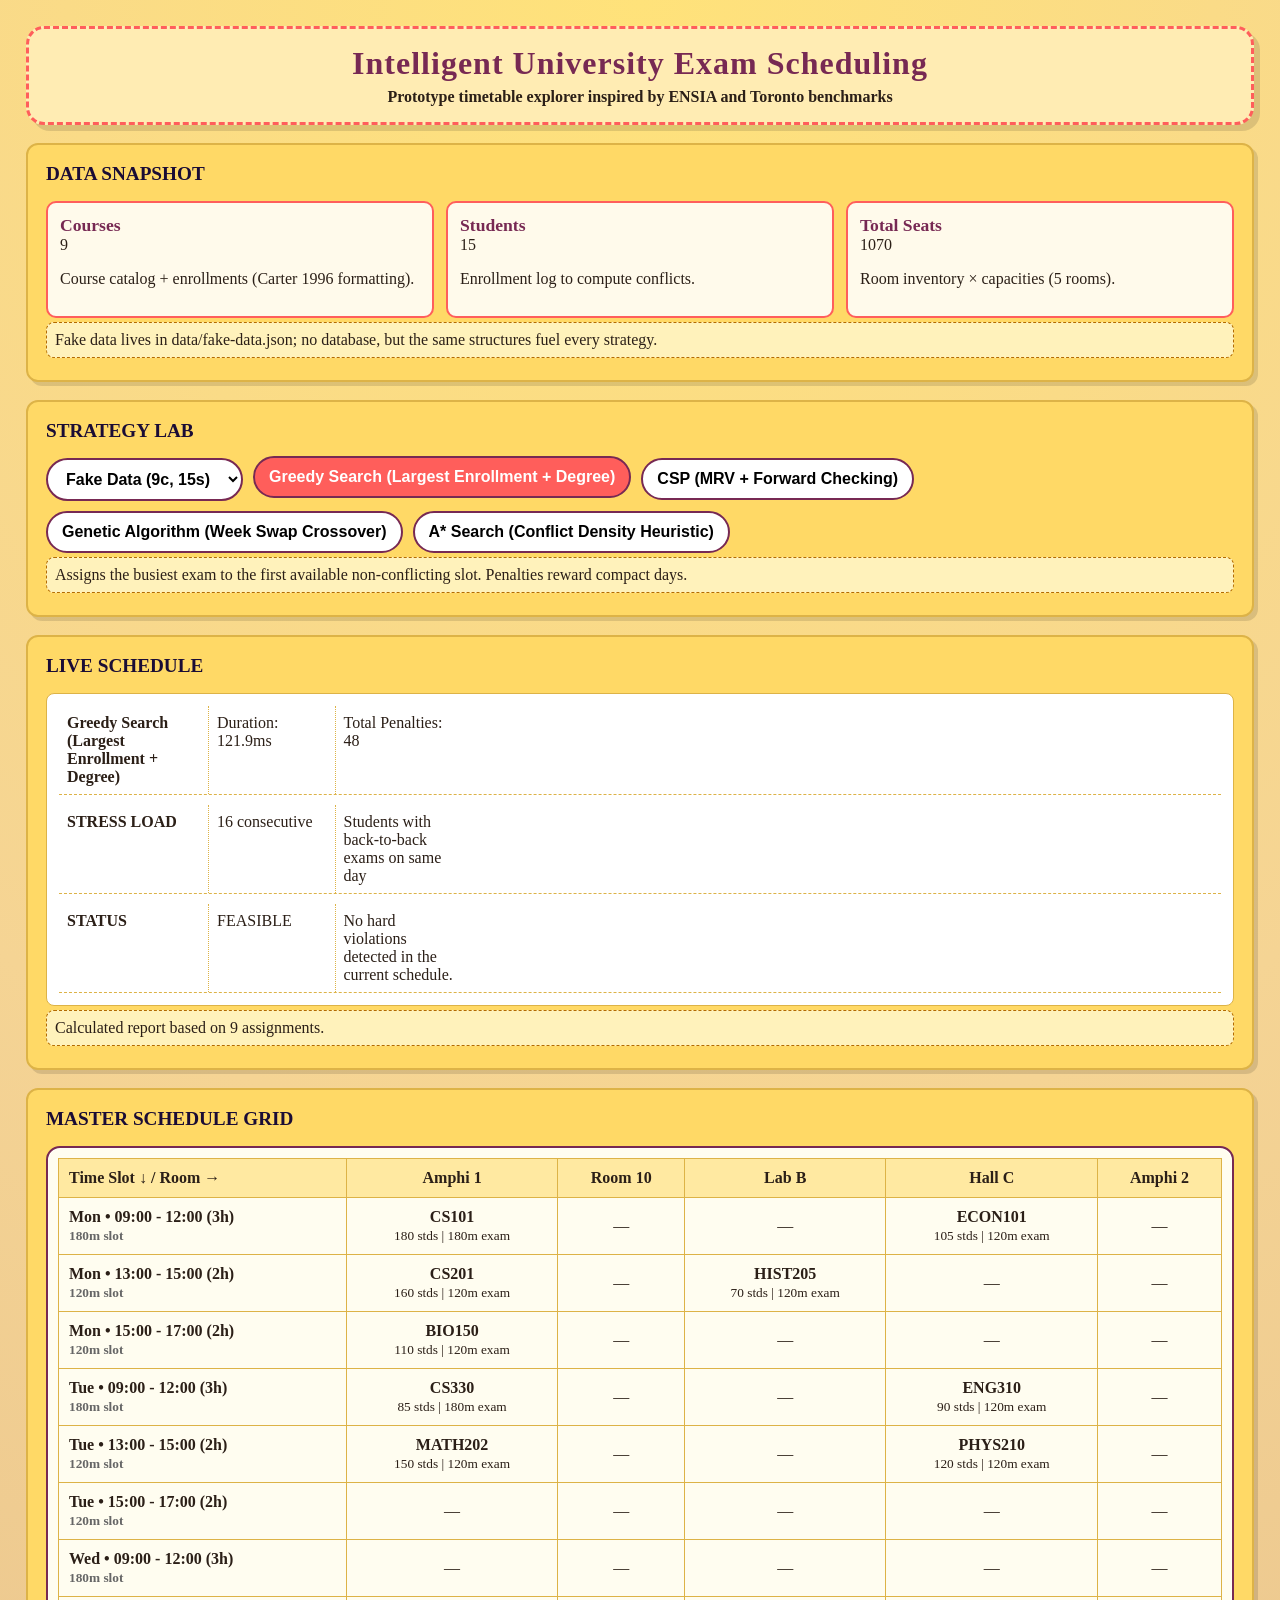
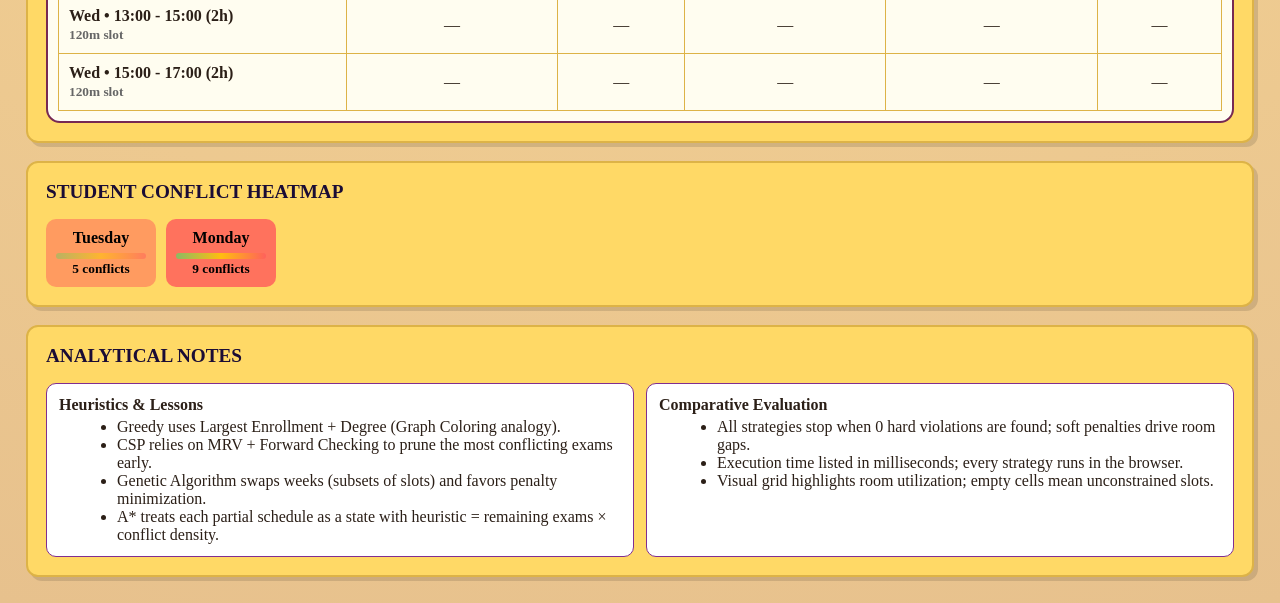
==== index.html @ 28076df3 "setup" ====
<!DOCTYPE html>
<html lang="en">
<head>
  <meta charset="UTF-8" />
  <meta name="viewport" content="width=device-width, initial-scale=1" />
  <title>Intelligent University Exam Scheduling System</title>
  <link rel="stylesheet" href="css/styles.css" />
</head>
<body>
  <div class="page">
    <header>
      <h1>Intelligent University Exam Scheduling</h1>
      <p>Prototype timetable explorer inspired by ENSIA and Toronto benchmarks</p>
    </header>

    <section>
      <h2>Data Snapshot</h2>
      <div class="data-grid" id="data-overview"></div>
      <div class="legend">Fake data lives in data/fake-data.json; no database, but the same structures fuel every strategy.</div>
    </section>

    <section>
      <h2>Strategy Lab</h2>
      <div class="controls" id="strategy-controls"></div>
      <div id="algo-note" class="legend"></div>
      <div id="progress-container" style="display: none; margin-top: 10px;">
        <div style="font-weight: bold; margin-bottom: 4px;">Computing Schedule...</div>
        <div style="width: 100%; background: #eee; border: 1px solid var(--grid-line); height: 20px; border-radius: 10px; overflow: hidden;">
          <div id="progress-bar" style="width: 0%; height: 100%; background: var(--accent); transition: width 0.2s;"></div>
        </div>
      </div>
    </section>

    <section id="schedule-wrapper">
      <h2>Live Schedule</h2>
      <div id="schedule-results"></div>
      <div class="legend" id="score-note"></div>
    </section>

    <section>
      <h2>Master Schedule Grid</h2>
      <div class="table-wrapper">
        <table id="master-grid"></table>
      </div>
    </section>

    <section>
      <h2>Student Conflict Heatmap</h2>
      <div id="heatmap" class="heatmap"></div>
    </section>

    <section>
      <h2>Analytical Notes</h2>
      <div class="notes">
        <div class="note-card">
          <strong>Heuristics & Lessons</strong>
          <ul>
            <li>Greedy uses Largest Enrollment + Degree (Graph Coloring analogy).</li>
            <li>CSP relies on MRV + Forward Checking to prune the most conflicting exams early.</li>
            <li>Genetic Algorithm swaps weeks (subsets of slots) and favors penalty minimization.</li>
            <li>A* treats each partial schedule as a state with heuristic = remaining exams × conflict density.</li>
          </ul>
        </div>
        <div class="note-card">
          <strong>Comparative Evaluation</strong>
          <ul>
            <li>All strategies stop when 0 hard violations are found; soft penalties drive room gaps.</li>
            <li>Execution time listed in milliseconds; every strategy runs in the browser.</li>
            <li>Visual grid highlights room utilization; empty cells mean unconstrained slots.</li>
          </ul>
        </div>
      </div>
    </section>
  </div>

  <script type="module" src="js/app.js"></script>
</body>
</html>
---- css/styles.css ----
:root {
  color-scheme: light;
  --bg: #f5f1d2;
  --panel: #ffecb3;
  --panel-strong: #ffd966;
  --accent: #ff5e5b;
  --deep: #772953;
  --grid-line: #ddb347;
  font-family: 'Comic Sans MS', 'Comic Sans', cursive;
}

* {
  box-sizing: border-box;
}

body {
  margin: 0;
  background: radial-gradient(circle at top, #ffe27a, #f5d494 50%, #e7c18d 100%);
  color: #2b1f17;
}

.page {
  min-height: 100vh;
  padding: 26px;
  display: flex;
  flex-direction: column;
  gap: 18px;
}

header {
  background: var(--panel);
  border: 3px dashed var(--accent);
  padding: 16px;
  border-radius: 18px;
  box-shadow: 6px 6px 0 rgba(0, 0, 0, 0.12);
  text-align: center;
}

header h1 {
  margin: 0;
  font-size: 2rem;
  letter-spacing: 1px;
  color: var(--deep);
}

header p {
  margin: 6px 0 0;
  font-weight: bold;
}

section {
  background: var(--panel-strong);
  padding: 18px;
  border-radius: 12px;
  border: 2px solid var(--grid-line);
  box-shadow: 4px 4px 0 rgba(0, 0, 0, 0.12);
}

h2,
h3 {
  margin-top: 0;
  color: #1a0c35;
  text-transform: uppercase;
  font-size: 1.2rem;
}

.data-grid {
  display: grid;
  grid-template-columns: repeat(auto-fit, minmax(210px, 1fr));
  gap: 12px;
}

.data-card {
  border: 2px solid var(--accent);
  padding: 12px;
  border-radius: 10px;
  background: #ffffffdd;
}

.data-card strong {
  display: block;
  font-size: 1.1rem;
  color: var(--deep);
}

.controls {
  display: flex;
  flex-wrap: wrap;
  gap: 10px;
  align-items: center;
}

.algo-btn {
  border: 2px solid var(--deep);
  background: #fff;
  font-size: 1rem;
  padding: 10px 14px;
  border-radius: 999px;
  cursor: pointer;
  transition: transform 0.15s ease, background 0.15s ease;
  font-weight: bold;
}

.algo-btn.active,
.algo-btn:hover {
  background: var(--accent);
  color: #fff;
  transform: translateY(-2px);
}

#schedule-results {
  display: flex;
  flex-direction: column;
  gap: 10px;
  width: 100%;
  background: #ffffff;
  padding: 12px;
  border-radius: 8px;
  border: 1px solid var(--grid-line);
}

.legend {
  margin: 4px 0;
  padding: 8px;
  background: #fff2bb;
  border-radius: 8px;
  border: 1px dashed #b36b00;
}

.grid-header,
.grid-row {
  display: grid;
  grid-template-columns: 150px repeat(auto-fill, minmax(120px, 1fr));
  border-bottom: 2px solid var(--grid-line);
}

.grid-row {
  border-bottom: 1px dashed var(--grid-line);
}

.grid-cell {
  padding: 8px;
  border-right: 1px dotted var(--grid-line);
}

.grid-cell:last-child {
  border-right: none;
}

.slot-label {
  font-weight: bold;
}

.heatmap {
  display: flex;
  gap: 10px;
  flex-wrap: wrap;
}

.heat-cell {
  width: 110px;
  padding: 10px;
  border-radius: 10px;
  text-align: center;
  font-weight: bold;
  color: #000;
}

.heat-bar {
  width: 100%;
  height: 6px;
  border-radius: 3px;
  margin-top: 6px;
  background: linear-gradient(90deg, #75c964, #ffcc00, #ff5e5b);
}

.notes {
  display: flex;
  gap: 12px;
  flex-wrap: wrap;
}

.note-card {
  flex: 1;
  min-width: 280px;
  background: #fff;
  padding: 12px;
  border-radius: 10px;
  border: 1px solid #802e91;
}

.table-wrapper {
  overflow-x: auto;
  border: 2px solid var(--deep);
  border-radius: 14px;
  padding: 10px;
  background: #fffdf0;
  box-shadow: inset 0 0 0 1px rgba(255, 255, 255, 0.6);
}

#master-grid {
  width: 100%;
  border-collapse: collapse;
  font-family: inherit;
}

#master-grid th,
#master-grid td {
  border: 1px solid var(--grid-line);
  padding: 10px;
  text-align: center;
}

#master-grid th {
  background: #ffe9a1;
  font-weight: bold;
}

#master-grid th:first-child,
#master-grid td:first-child {
  text-align: left;
  font-weight: bold;
}

ul {
  margin: 4px 0 0 18px;
}

@media (max-width: 720px) {
  .grid-header,
  .grid-row {
    grid-template-columns: 120px repeat(auto-fill, minmax(100px, 1fr));
  }

  body {
    padding: 12px;
  }
}
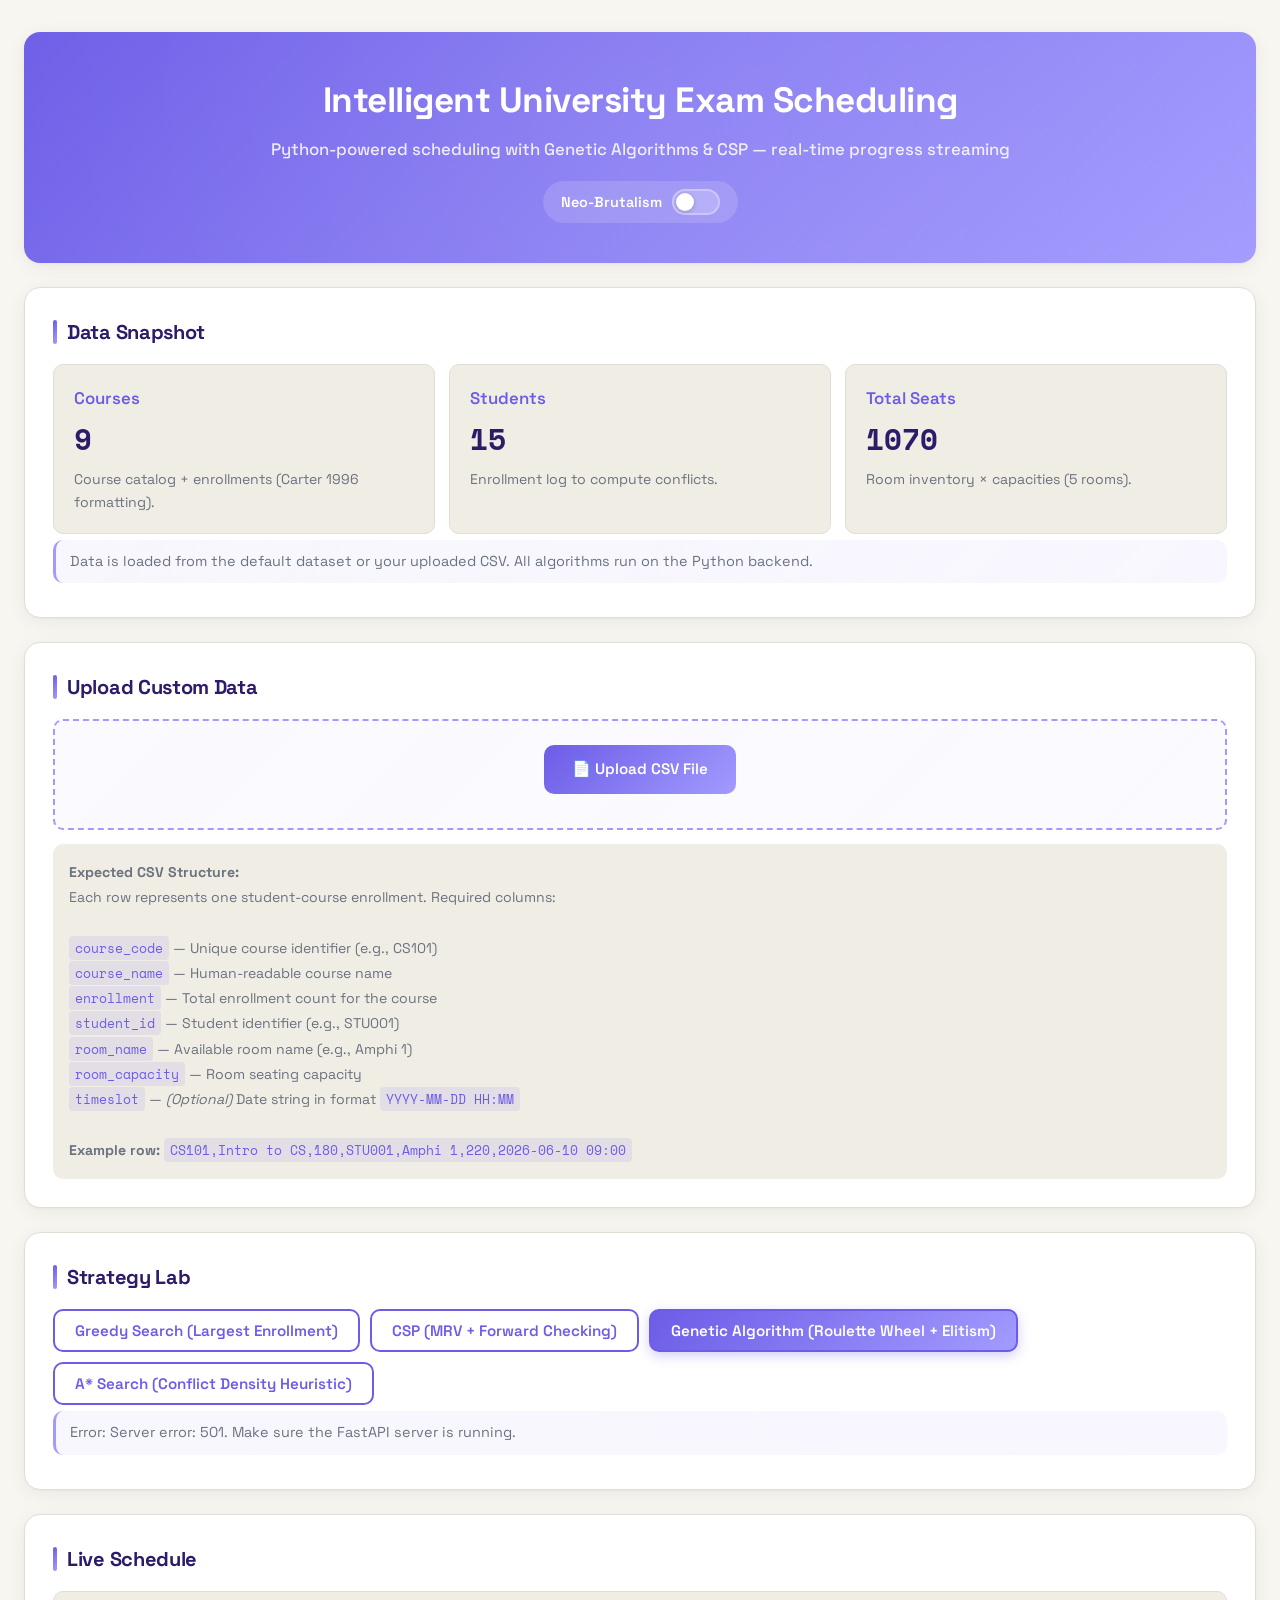
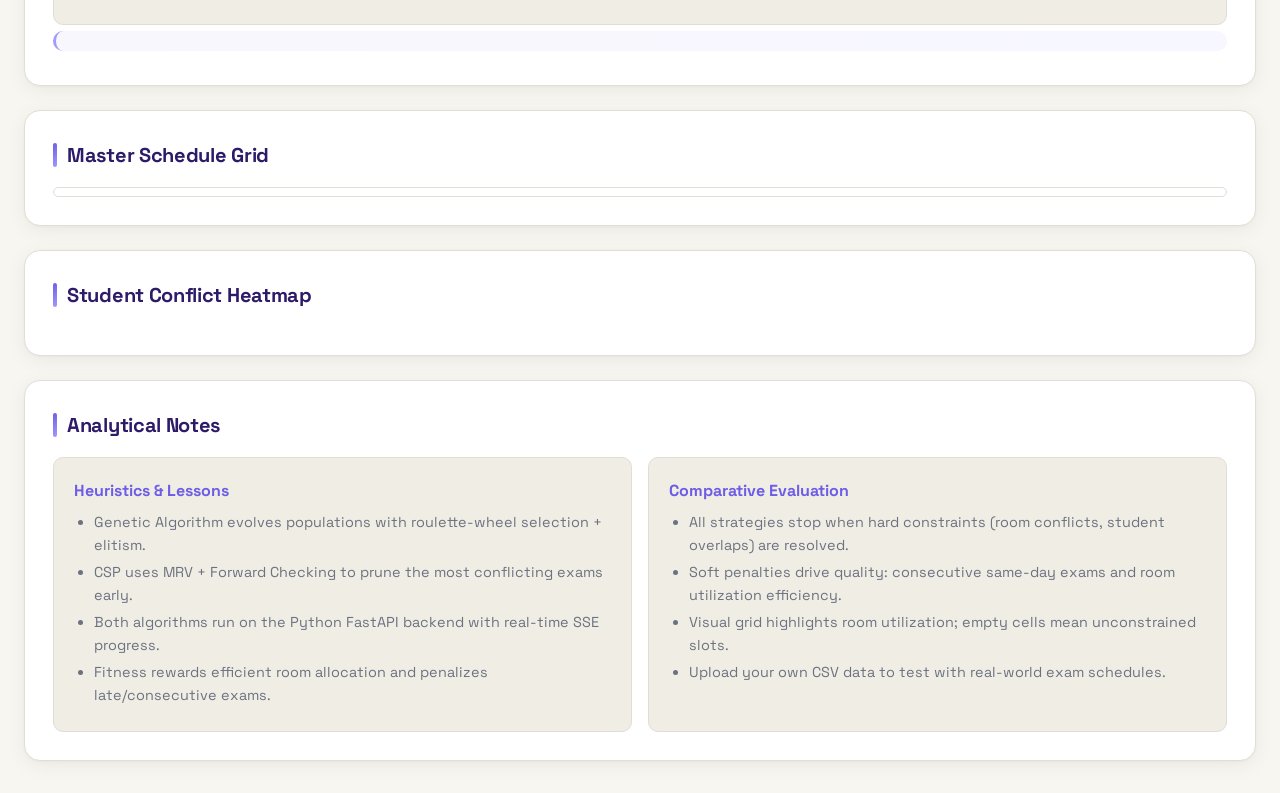
==== commit fa79865e: "Backend" ====
--- a/index.html
+++ b/index.html
@@ -3,31 +3,68 @@
 <head>
   <meta charset="UTF-8" />
   <meta name="viewport" content="width=device-width, initial-scale=1" />
+  <meta name="description" content="Intelligent University Exam Scheduling System powered by Genetic Algorithms and Constraint Satisfaction — with real-time progress tracking and CSV upload." />
   <title>Intelligent University Exam Scheduling System</title>
+  <link rel="preconnect" href="https://fonts.googleapis.com" />
+  <link rel="preconnect" href="https://fonts.gstatic.com" crossorigin />
+  <link href="https://fonts.googleapis.com/css2?family=Space+Grotesk:wght@400;500;600;700&family=Space+Mono:wght@400;700&display=swap" rel="stylesheet" />
   <link rel="stylesheet" href="css/styles.css" />
+  <link rel="stylesheet" href="css/neo-brutalism.css" />
 </head>
 <body>
   <div class="page">
     <header>
       <h1>Intelligent University Exam Scheduling</h1>
-      <p>Prototype timetable explorer inspired by ENSIA and Toronto benchmarks</p>
+      <p>Python-powered scheduling with Genetic Algorithms &amp; CSP — real-time progress streaming</p>
+      <div class="header-controls">
+        <div class="theme-toggle" id="theme-toggle" title="Toggle Neo-Brutalism theme">
+          <span>Neo-Brutalism</span>
+          <div class="toggle-track" id="toggle-track">
+            <div class="toggle-thumb"></div>
+          </div>
+        </div>
+      </div>
     </header>
 
     <section>
       <h2>Data Snapshot</h2>
       <div class="data-grid" id="data-overview"></div>
-      <div class="legend">Fake data lives in data/fake-data.json; no database, but the same structures fuel every strategy.</div>
+      <div class="legend">Data is loaded from the default dataset or your uploaded CSV. All algorithms run on the Python backend.</div>
+    </section>
+
+    <section>
+      <h2>Upload Custom Data</h2>
+      <div class="csv-upload-area" id="csv-upload-area">
+        <label class="csv-upload-label" for="csv-file-input">
+          📄 Upload CSV File
+        </label>
+        <input type="file" id="csv-file-input" accept=".csv" />
+        <div class="csv-filename" id="csv-filename"></div>
+      </div>
+      <div class="csv-help">
+        <strong>Expected CSV Structure:</strong><br/>
+        Each row represents one student-course enrollment. Required columns:<br/><br/>
+        <code>course_code</code> — Unique course identifier (e.g., CS101)<br/>
+        <code>course_name</code> — Human-readable course name<br/>
+        <code>enrollment</code> — Total enrollment count for the course<br/>
+        <code>student_id</code> — Student identifier (e.g., STU001)<br/>
+        <code>room_name</code> — Available room name (e.g., Amphi 1)<br/>
+        <code>room_capacity</code> — Room seating capacity<br/>
+        <code>timeslot</code> — <em>(Optional)</em> Date string in format <code>YYYY-MM-DD HH:MM</code><br/><br/>
+        <strong>Example row:</strong> <code>CS101,Intro to CS,180,STU001,Amphi 1,220,2026-06-10 09:00</code>
+      </div>
     </section>
 
     <section>
       <h2>Strategy Lab</h2>
       <div class="controls" id="strategy-controls"></div>
       <div id="algo-note" class="legend"></div>
-      <div id="progress-container" style="display: none; margin-top: 10px;">
-        <div style="font-weight: bold; margin-bottom: 4px;">Computing Schedule...</div>
-        <div style="width: 100%; background: #eee; border: 1px solid var(--grid-line); height: 20px; border-radius: 10px; overflow: hidden;">
-          <div id="progress-bar" style="width: 0%; height: 100%; background: var(--accent); transition: width 0.2s;"></div>
+      <div id="progress-container" style="display: none;">
+        <div class="progress-label">Computing Schedule...</div>
+        <div class="progress-track">
+          <div id="progress-bar"></div>
         </div>
+        <div id="progress-message"></div>
       </div>
     </section>
 
@@ -53,20 +90,21 @@
       <h2>Analytical Notes</h2>
       <div class="notes">
         <div class="note-card">
-          <strong>Heuristics & Lessons</strong>
+          <strong>Heuristics &amp; Lessons</strong>
           <ul>
-            <li>Greedy uses Largest Enrollment + Degree (Graph Coloring analogy).</li>
-            <li>CSP relies on MRV + Forward Checking to prune the most conflicting exams early.</li>
-            <li>Genetic Algorithm swaps weeks (subsets of slots) and favors penalty minimization.</li>
-            <li>A* treats each partial schedule as a state with heuristic = remaining exams × conflict density.</li>
+            <li>Genetic Algorithm evolves populations with roulette-wheel selection + elitism.</li>
+            <li>CSP uses MRV + Forward Checking to prune the most conflicting exams early.</li>
+            <li>Both algorithms run on the Python FastAPI backend with real-time SSE progress.</li>
+            <li>Fitness rewards efficient room allocation and penalizes late/consecutive exams.</li>
           </ul>
         </div>
         <div class="note-card">
           <strong>Comparative Evaluation</strong>
           <ul>
-            <li>All strategies stop when 0 hard violations are found; soft penalties drive room gaps.</li>
-            <li>Execution time listed in milliseconds; every strategy runs in the browser.</li>
+            <li>All strategies stop when hard constraints (room conflicts, student overlaps) are resolved.</li>
+            <li>Soft penalties drive quality: consecutive same-day exams and room utilization efficiency.</li>
             <li>Visual grid highlights room utilization; empty cells mean unconstrained slots.</li>
+            <li>Upload your own CSV data to test with real-world exam schedules.</li>
           </ul>
         </div>
       </div>
--- a/css/styles.css
+++ b/css/styles.css
@@ -1,87 +1,267 @@
+@import url('https://fonts.googleapis.com/css2?family=Space+Grotesk:wght@400;500;600;700&family=Space+Mono:wght@400;700&display=swap');
+
 :root {
   color-scheme: light;
-  --bg: #f5f1d2;
-  --panel: #ffecb3;
-  --panel-strong: #ffd966;
-  --accent: #ff5e5b;
-  --deep: #772953;
-  --grid-line: #ddb347;
-  font-family: 'Comic Sans MS', 'Comic Sans', cursive;
+  --bg: #f8f6f0;
+  --panel: #ffffff;
+  --panel-strong: #f0ede4;
+  --accent: #6c5ce7;
+  --accent-light: #a29bfe;
+  --accent-gradient: linear-gradient(135deg, #6c5ce7 0%, #a29bfe 100%);
+  --deep: #2d1b69;
+  --grid-line: #e2ddd5;
+  --text: #1a1a2e;
+  --text-muted: #6b7280;
+  --success: #00b894;
+  --warning: #fdcb6e;
+  --danger: #e17055;
+  --card-shadow: 0 4px 20px rgba(0,0,0,0.06), 0 1px 3px rgba(0,0,0,0.04);
+  --card-shadow-hover: 0 8px 30px rgba(0,0,0,0.1), 0 2px 6px rgba(0,0,0,0.06);
+  --radius: 16px;
+  --radius-sm: 10px;
+  --transition: all 0.3s cubic-bezier(0.4, 0, 0.2, 1);
+  font-family: 'Space Grotesk', -apple-system, BlinkMacSystemFont, 'Segoe UI', sans-serif;
 }
 
 * {
   box-sizing: border-box;
+  margin: 0;
+  padding: 0;
 }
 
 body {
   margin: 0;
-  background: radial-gradient(circle at top, #ffe27a, #f5d494 50%, #e7c18d 100%);
-  color: #2b1f17;
-}
+  background: var(--bg);
+  color: var(--text);
+  line-height: 1.6;
+  -webkit-font-smoothing: antialiased;
+}
+
+/* ─── Page layout ─────────────────────────────────────────────────────── */
 
 .page {
   min-height: 100vh;
-  padding: 26px;
+  max-width: 1280px;
+  margin: 0 auto;
+  padding: 32px 24px;
   display: flex;
   flex-direction: column;
-  gap: 18px;
-}
+  gap: 24px;
+}
+
+/* ─── Header ──────────────────────────────────────────────────────────── */
 
 header {
-  background: var(--panel);
-  border: 3px dashed var(--accent);
-  padding: 16px;
-  border-radius: 18px;
-  box-shadow: 6px 6px 0 rgba(0, 0, 0, 0.12);
+  background: var(--accent-gradient);
+  padding: 40px 32px;
+  border-radius: var(--radius);
+  box-shadow: var(--card-shadow);
   text-align: center;
+  position: relative;
+  overflow: hidden;
+}
+
+header::before {
+  content: '';
+  position: absolute;
+  top: -50%;
+  left: -50%;
+  width: 200%;
+  height: 200%;
+  background: radial-gradient(circle, rgba(255,255,255,0.08) 0%, transparent 70%);
+  animation: shimmer 8s ease-in-out infinite;
+}
+
+@keyframes shimmer {
+  0%, 100% { transform: rotate(0deg); }
+  50% { transform: rotate(180deg); }
 }
 
 header h1 {
   margin: 0;
-  font-size: 2rem;
-  letter-spacing: 1px;
+  font-size: 2.2rem;
+  font-weight: 700;
+  letter-spacing: -0.5px;
+  color: #fff;
+  position: relative;
+  z-index: 1;
+}
+
+header p {
+  margin: 8px 0 0;
+  font-weight: 500;
+  color: rgba(255, 255, 255, 0.85);
+  font-size: 1.05rem;
+  position: relative;
+  z-index: 1;
+}
+
+.header-controls {
+  display: flex;
+  align-items: center;
+  justify-content: center;
+  gap: 16px;
+  margin-top: 18px;
+  position: relative;
+  z-index: 1;
+}
+
+/* ─── Theme Toggle ────────────────────────────────────────────────────── */
+
+.theme-toggle {
+  display: flex;
+  align-items: center;
+  gap: 10px;
+  background: rgba(255,255,255,0.15);
+  backdrop-filter: blur(10px);
+  padding: 8px 18px;
+  border-radius: 999px;
+  cursor: pointer;
+  user-select: none;
+  transition: var(--transition);
+}
+
+.theme-toggle:hover {
+  background: rgba(255,255,255,0.25);
+}
+
+.theme-toggle span {
+  color: #fff;
+  font-size: 0.9rem;
+  font-weight: 600;
+}
+
+.toggle-track {
+  width: 48px;
+  height: 26px;
+  background: rgba(255,255,255,0.2);
+  border-radius: 999px;
+  position: relative;
+  transition: var(--transition);
+  border: 2px solid rgba(255,255,255,0.3);
+}
+
+.toggle-track.active {
+  background: #fdcb6e;
+  border-color: #f39c12;
+}
+
+.toggle-thumb {
+  width: 18px;
+  height: 18px;
+  background: #fff;
+  border-radius: 50%;
+  position: absolute;
+  top: 2px;
+  left: 2px;
+  transition: var(--transition);
+  box-shadow: 0 1px 4px rgba(0,0,0,0.2);
+}
+
+.toggle-track.active .toggle-thumb {
+  left: 24px;
+}
+
+/* ─── Sections ────────────────────────────────────────────────────────── */
+
+section {
+  background: var(--panel);
+  padding: 28px;
+  border-radius: var(--radius);
+  box-shadow: var(--card-shadow);
+  border: 1px solid var(--grid-line);
+  transition: var(--transition);
+  animation: fadeInUp 0.5s ease-out both;
+}
+
+section:nth-child(2) { animation-delay: 0.05s; }
+section:nth-child(3) { animation-delay: 0.1s; }
+section:nth-child(4) { animation-delay: 0.15s; }
+section:nth-child(5) { animation-delay: 0.2s; }
+section:nth-child(6) { animation-delay: 0.25s; }
+section:nth-child(7) { animation-delay: 0.3s; }
+
+@keyframes fadeInUp {
+  from {
+    opacity: 0;
+    transform: translateY(16px);
+  }
+  to {
+    opacity: 1;
+    transform: translateY(0);
+  }
+}
+
+h2 {
+  margin: 0 0 16px;
   color: var(--deep);
-}
-
-header p {
-  margin: 6px 0 0;
-  font-weight: bold;
-}
-
-section {
-  background: var(--panel-strong);
-  padding: 18px;
-  border-radius: 12px;
-  border: 2px solid var(--grid-line);
-  box-shadow: 4px 4px 0 rgba(0, 0, 0, 0.12);
-}
-
-h2,
+  font-size: 1.25rem;
+  font-weight: 700;
+  letter-spacing: -0.3px;
+  display: flex;
+  align-items: center;
+  gap: 10px;
+}
+
+h2::before {
+  content: '';
+  width: 4px;
+  height: 24px;
+  border-radius: 2px;
+  background: var(--accent-gradient);
+  flex-shrink: 0;
+}
+
 h3 {
   margin-top: 0;
-  color: #1a0c35;
-  text-transform: uppercase;
-  font-size: 1.2rem;
-}
+  color: var(--deep);
+  font-size: 1.1rem;
+  font-weight: 600;
+}
+
+/* ─── Data cards ──────────────────────────────────────────────────────── */
 
 .data-grid {
   display: grid;
-  grid-template-columns: repeat(auto-fit, minmax(210px, 1fr));
-  gap: 12px;
+  grid-template-columns: repeat(auto-fit, minmax(220px, 1fr));
+  gap: 14px;
 }
 
 .data-card {
-  border: 2px solid var(--accent);
-  padding: 12px;
-  border-radius: 10px;
-  background: #ffffffdd;
+  padding: 20px;
+  border-radius: var(--radius-sm);
+  background: var(--panel-strong);
+  border: 1px solid var(--grid-line);
+  transition: var(--transition);
+}
+
+.data-card:hover {
+  transform: translateY(-2px);
+  box-shadow: var(--card-shadow-hover);
 }
 
 .data-card strong {
   display: block;
-  font-size: 1.1rem;
+  font-size: 1.05rem;
+  color: var(--accent);
+  font-weight: 600;
+  margin-bottom: 4px;
+}
+
+.data-card span {
+  font-size: 1.8rem;
+  font-weight: 700;
   color: var(--deep);
-}
+  font-family: 'Space Mono', monospace;
+}
+
+.data-card p {
+  margin: 6px 0 0;
+  color: var(--text-muted);
+  font-size: 0.88rem;
+}
+
+/* ─── Controls ────────────────────────────────────────────────────────── */
 
 .controls {
   display: flex;
@@ -91,148 +271,320 @@
 }
 
 .algo-btn {
-  border: 2px solid var(--deep);
+  border: 2px solid var(--accent);
   background: #fff;
-  font-size: 1rem;
-  padding: 10px 14px;
-  border-radius: 999px;
+  font-size: 0.95rem;
+  padding: 10px 20px;
+  border-radius: var(--radius-sm);
   cursor: pointer;
-  transition: transform 0.15s ease, background 0.15s ease;
-  font-weight: bold;
-}
-
-.algo-btn.active,
+  transition: var(--transition);
+  font-weight: 600;
+  font-family: inherit;
+  color: var(--accent);
+}
+
 .algo-btn:hover {
   background: var(--accent);
   color: #fff;
   transform: translateY(-2px);
-}
+  box-shadow: 0 4px 12px rgba(108, 92, 231, 0.3);
+}
+
+.algo-btn.active {
+  background: var(--accent-gradient);
+  color: #fff;
+  border-color: var(--accent);
+  box-shadow: 0 4px 12px rgba(108, 92, 231, 0.3);
+}
+
+/* ─── CSV Upload ──────────────────────────────────────────────────────── */
+
+.csv-upload-area {
+  margin-top: 16px;
+  padding: 24px;
+  border: 2px dashed var(--accent-light);
+  border-radius: var(--radius-sm);
+  background: linear-gradient(135deg, rgba(108,92,231,0.03) 0%, rgba(162,155,254,0.05) 100%);
+  text-align: center;
+  transition: var(--transition);
+}
+
+.csv-upload-area:hover {
+  border-color: var(--accent);
+  background: linear-gradient(135deg, rgba(108,92,231,0.06) 0%, rgba(162,155,254,0.08) 100%);
+}
+
+.csv-upload-area input[type="file"] {
+  display: none;
+}
+
+.csv-upload-label {
+  display: inline-flex;
+  align-items: center;
+  gap: 8px;
+  padding: 12px 28px;
+  background: var(--accent-gradient);
+  color: #fff;
+  border-radius: var(--radius-sm);
+  font-weight: 600;
+  cursor: pointer;
+  transition: var(--transition);
+  font-size: 0.95rem;
+}
+
+.csv-upload-label:hover {
+  transform: translateY(-2px);
+  box-shadow: 0 6px 20px rgba(108, 92, 231, 0.35);
+}
+
+.csv-help {
+  margin-top: 14px;
+  padding: 16px;
+  background: var(--panel-strong);
+  border-radius: var(--radius-sm);
+  text-align: left;
+  font-size: 0.88rem;
+  color: var(--text-muted);
+  line-height: 1.8;
+}
+
+.csv-help code {
+  background: rgba(108, 92, 231, 0.1);
+  color: var(--accent);
+  padding: 2px 6px;
+  border-radius: 4px;
+  font-family: 'Space Mono', monospace;
+  font-size: 0.82rem;
+}
+
+.csv-filename {
+  margin-top: 10px;
+  font-weight: 600;
+  color: var(--success);
+}
+
+/* ─── Progress bar ────────────────────────────────────────────────────── */
+
+#progress-container {
+  margin-top: 14px;
+}
+
+.progress-label {
+  font-weight: 600;
+  margin-bottom: 6px;
+  color: var(--accent);
+  font-size: 0.9rem;
+}
+
+.progress-track {
+  width: 100%;
+  background: var(--panel-strong);
+  border: 1px solid var(--grid-line);
+  height: 22px;
+  border-radius: 11px;
+  overflow: hidden;
+}
+
+#progress-bar {
+  width: 0%;
+  height: 100%;
+  background: var(--accent-gradient);
+  transition: width 0.3s ease;
+  border-radius: 11px;
+  position: relative;
+}
+
+#progress-bar::after {
+  content: '';
+  position: absolute;
+  top: 0; left: 0; right: 0; bottom: 0;
+  background: linear-gradient(90deg, transparent, rgba(255,255,255,0.3), transparent);
+  animation: progressShine 2s ease-in-out infinite;
+}
+
+@keyframes progressShine {
+  0% { transform: translateX(-100%); }
+  100% { transform: translateX(100%); }
+}
+
+#progress-message {
+  margin-top: 4px;
+  font-size: 0.82rem;
+  color: var(--text-muted);
+  font-family: 'Space Mono', monospace;
+}
+
+/* ─── Schedule results ────────────────────────────────────────────────── */
 
 #schedule-results {
   display: flex;
   flex-direction: column;
-  gap: 10px;
+  gap: 8px;
   width: 100%;
-  background: #ffffff;
-  padding: 12px;
-  border-radius: 8px;
+  background: var(--panel-strong);
+  padding: 16px;
+  border-radius: var(--radius-sm);
   border: 1px solid var(--grid-line);
 }
 
 .legend {
-  margin: 4px 0;
-  padding: 8px;
-  background: #fff2bb;
-  border-radius: 8px;
-  border: 1px dashed #b36b00;
+  margin: 6px 0;
+  padding: 10px 14px;
+  background: linear-gradient(135deg, rgba(108,92,231,0.05) 0%, rgba(162,155,254,0.08) 100%);
+  border-radius: var(--radius-sm);
+  border-left: 3px solid var(--accent-light);
+  color: var(--text-muted);
+  font-size: 0.9rem;
 }
 
 .grid-header,
 .grid-row {
   display: grid;
-  grid-template-columns: 150px repeat(auto-fill, minmax(120px, 1fr));
-  border-bottom: 2px solid var(--grid-line);
-}
-
-.grid-row {
-  border-bottom: 1px dashed var(--grid-line);
+  grid-template-columns: 180px repeat(auto-fill, minmax(140px, 1fr));
+  border-bottom: 1px solid var(--grid-line);
+  padding: 6px 0;
+}
+
+.grid-row:last-child {
+  border-bottom: none;
 }
 
 .grid-cell {
-  padding: 8px;
-  border-right: 1px dotted var(--grid-line);
-}
-
-.grid-cell:last-child {
-  border-right: none;
+  padding: 8px 12px;
+  font-size: 0.9rem;
 }
 
 .slot-label {
-  font-weight: bold;
-}
-
-.heatmap {
-  display: flex;
-  gap: 10px;
-  flex-wrap: wrap;
-}
-
-.heat-cell {
-  width: 110px;
-  padding: 10px;
-  border-radius: 10px;
-  text-align: center;
-  font-weight: bold;
-  color: #000;
-}
-
-.heat-bar {
-  width: 100%;
-  height: 6px;
-  border-radius: 3px;
-  margin-top: 6px;
-  background: linear-gradient(90deg, #75c964, #ffcc00, #ff5e5b);
-}
-
-.notes {
-  display: flex;
-  gap: 12px;
-  flex-wrap: wrap;
-}
-
-.note-card {
-  flex: 1;
-  min-width: 280px;
-  background: #fff;
-  padding: 12px;
-  border-radius: 10px;
-  border: 1px solid #802e91;
-}
+  font-weight: 700;
+  color: var(--deep);
+}
+
+/* ─── Master grid table ───────────────────────────────────────────────── */
 
 .table-wrapper {
   overflow-x: auto;
-  border: 2px solid var(--deep);
-  border-radius: 14px;
-  padding: 10px;
-  background: #fffdf0;
-  box-shadow: inset 0 0 0 1px rgba(255, 255, 255, 0.6);
+  border: 1px solid var(--grid-line);
+  border-radius: var(--radius-sm);
+  padding: 4px;
+  background: var(--panel);
 }
 
 #master-grid {
   width: 100%;
   border-collapse: collapse;
   font-family: inherit;
+  font-size: 0.9rem;
 }
 
 #master-grid th,
 #master-grid td {
   border: 1px solid var(--grid-line);
-  padding: 10px;
+  padding: 12px;
   text-align: center;
 }
 
 #master-grid th {
-  background: #ffe9a1;
-  font-weight: bold;
+  background: var(--panel-strong);
+  font-weight: 700;
+  color: var(--deep);
+  font-size: 0.85rem;
+  text-transform: uppercase;
+  letter-spacing: 0.3px;
 }
 
 #master-grid th:first-child,
 #master-grid td:first-child {
   text-align: left;
-  font-weight: bold;
+  font-weight: 600;
+}
+
+#master-grid td {
+  transition: var(--transition);
+}
+
+#master-grid tr:hover td {
+  background: rgba(108, 92, 231, 0.03);
+}
+
+/* ─── Heatmap ─────────────────────────────────────────────────────────── */
+
+.heatmap {
+  display: flex;
+  gap: 12px;
+  flex-wrap: wrap;
+}
+
+.heat-cell {
+  width: 120px;
+  padding: 14px;
+  border-radius: var(--radius-sm);
+  text-align: center;
+  font-weight: 700;
+  font-size: 0.9rem;
+  transition: var(--transition);
+}
+
+.heat-cell:hover {
+  transform: scale(1.05);
+}
+
+.heat-bar {
+  width: 100%;
+  height: 4px;
+  border-radius: 2px;
+  margin-top: 8px;
+  background: linear-gradient(90deg, var(--success), var(--warning), var(--danger));
+}
+
+/* ─── Notes ───────────────────────────────────────────────────────────── */
+
+.notes {
+  display: grid;
+  grid-template-columns: repeat(auto-fit, minmax(300px, 1fr));
+  gap: 16px;
+}
+
+.note-card {
+  background: var(--panel-strong);
+  padding: 20px;
+  border-radius: var(--radius-sm);
+  border: 1px solid var(--grid-line);
+  transition: var(--transition);
+}
+
+.note-card:hover {
+  box-shadow: var(--card-shadow-hover);
+}
+
+.note-card strong {
+  color: var(--accent);
+  font-size: 1rem;
+}
+
+.note-card ul {
+  margin: 8px 0 0 20px;
+  color: var(--text-muted);
+  font-size: 0.9rem;
+}
+
+.note-card li {
+  margin-bottom: 4px;
 }
 
 ul {
   margin: 4px 0 0 18px;
 }
 
+/* ─── Responsive ──────────────────────────────────────────────────────── */
+
 @media (max-width: 720px) {
+  .page { padding: 16px; }
+  header { padding: 24px 16px; }
+  header h1 { font-size: 1.6rem; }
+  section { padding: 18px; }
+
   .grid-header,
   .grid-row {
     grid-template-columns: 120px repeat(auto-fill, minmax(100px, 1fr));
   }
-
-  body {
-    padding: 12px;
-  }
-}
+}
--- a/css/neo-brutalism.css
+++ b/css/neo-brutalism.css
@@ -0,0 +1,350 @@
+/*
+ * ╔══════════════════════════════════════════════════════════════════╗
+ * ║  NEO-BRUTALISM THEME                                           ║
+ * ║  Activated via [data-theme="neo-brutalism"] on <html>          ║
+ * ║  Bold borders · Saturated colors · Hard shadows · Chunky fun  ║
+ * ╚══════════════════════════════════════════════════════════════════╝
+ */
+
+[data-theme="neo-brutalism"] {
+  --bg: #e8f5e9;
+  --panel: #fff;
+  --panel-strong: #fffde7;
+  --accent: #d32f2f;
+  --accent-light: #ff6659;
+  --accent-gradient: linear-gradient(135deg, #ff6659 0%, #d32f2f 100%);
+  --deep: #1a1a1a;
+  --grid-line: #222;
+  --text: #111;
+  --text-muted: #444;
+  --success: #2e7d32;
+  --warning: #f9a825;
+  --danger: #c62828;
+  --card-shadow: 5px 5px 0 #111;
+  --card-shadow-hover: 7px 7px 0 #111;
+  --radius: 12px;
+  --radius-sm: 8px;
+  --nb-shadow: 5px 5px 0 #111;
+  --nb-shadow-lg: 8px 8px 0 #111;
+  --nb-border: 3px solid #111;
+}
+
+/* ─── Body ────────────────────────────────────────────────────────────── */
+
+[data-theme="neo-brutalism"] body {
+  background: #e8f5e9;
+  background-image:
+    radial-gradient(circle at 20% 50%, rgba(255, 235, 59, 0.15) 0%, transparent 50%),
+    radial-gradient(circle at 80% 20%, rgba(233, 30, 99, 0.08) 0%, transparent 50%),
+    radial-gradient(circle at 50% 80%, rgba(33, 150, 243, 0.08) 0%, transparent 50%);
+}
+
+/* ─── Header ──────────────────────────────────────────────────────────── */
+
+[data-theme="neo-brutalism"] header {
+  background: #ffeb3b;
+  border: var(--nb-border);
+  box-shadow: var(--nb-shadow-lg);
+  border-radius: var(--radius);
+  position: relative;
+}
+
+[data-theme="neo-brutalism"] header::before {
+  display: none;
+}
+
+[data-theme="neo-brutalism"] header h1 {
+  color: #111;
+  font-weight: 700;
+  text-transform: uppercase;
+  letter-spacing: 2px;
+  font-size: 2.4rem;
+  text-shadow: 2px 2px 0 rgba(0,0,0,0.1);
+}
+
+[data-theme="neo-brutalism"] header p {
+  color: #333;
+  font-weight: 600;
+}
+
+/* ─── Theme toggle in brutalism mode ──────────────────────────────────── */
+
+[data-theme="neo-brutalism"] .theme-toggle {
+  background: #111;
+  border: 2px solid #111;
+  border-radius: 8px;
+}
+
+[data-theme="neo-brutalism"] .theme-toggle span {
+  color: #ffeb3b;
+  font-weight: 700;
+  text-transform: uppercase;
+  letter-spacing: 1px;
+  font-size: 0.8rem;
+}
+
+[data-theme="neo-brutalism"] .toggle-track {
+  background: #555;
+  border: 2px solid #fff;
+  border-radius: 6px;
+}
+
+[data-theme="neo-brutalism"] .toggle-track.active {
+  background: #d32f2f;
+  border-color: #fff;
+}
+
+[data-theme="neo-brutalism"] .toggle-thumb {
+  border-radius: 4px;
+  background: #ffeb3b;
+}
+
+/* ─── Sections ────────────────────────────────────────────────────────── */
+
+[data-theme="neo-brutalism"] section {
+  background: #fff;
+  border: var(--nb-border);
+  box-shadow: var(--nb-shadow);
+  border-radius: var(--radius);
+  transition: transform 0.15s ease, box-shadow 0.15s ease;
+}
+
+[data-theme="neo-brutalism"] section:hover {
+  transform: translate(-2px, -2px);
+  box-shadow: var(--nb-shadow-lg);
+}
+
+[data-theme="neo-brutalism"] h2 {
+  color: #111;
+  text-transform: uppercase;
+  letter-spacing: 1.5px;
+  font-size: 1.2rem;
+  font-weight: 700;
+}
+
+[data-theme="neo-brutalism"] h2::before {
+  width: 6px;
+  height: 28px;
+  background: #d32f2f;
+  border-radius: 0;
+}
+
+/* ─── Data cards ──────────────────────────────────────────────────────── */
+
+[data-theme="neo-brutalism"] .data-card {
+  border: var(--nb-border);
+  box-shadow: 3px 3px 0 #111;
+  border-radius: var(--radius-sm);
+  background: #e3f2fd;
+  transition: transform 0.15s ease, box-shadow 0.15s ease;
+}
+
+[data-theme="neo-brutalism"] .data-card:hover {
+  transform: translate(-2px, -2px);
+  box-shadow: 5px 5px 0 #111;
+}
+
+[data-theme="neo-brutalism"] .data-card strong {
+  color: #d32f2f;
+  text-transform: uppercase;
+  letter-spacing: 0.5px;
+  font-size: 0.9rem;
+}
+
+[data-theme="neo-brutalism"] .data-card span {
+  color: #111;
+}
+
+/* ─── Buttons ─────────────────────────────────────────────────────────── */
+
+[data-theme="neo-brutalism"] .algo-btn {
+  border: var(--nb-border);
+  box-shadow: 3px 3px 0 #111;
+  border-radius: var(--radius-sm);
+  background: #fff;
+  color: #111;
+  font-weight: 700;
+  text-transform: uppercase;
+  letter-spacing: 0.5px;
+  font-size: 0.88rem;
+  transition: transform 0.1s ease, box-shadow 0.1s ease;
+}
+
+[data-theme="neo-brutalism"] .algo-btn:hover {
+  transform: translate(-2px, -2px);
+  box-shadow: 5px 5px 0 #111;
+  background: #f3e5f5;
+  color: #111;
+}
+
+[data-theme="neo-brutalism"] .algo-btn.active {
+  background: #d32f2f;
+  color: #fff;
+  transform: translate(-2px, -2px);
+  box-shadow: 5px 5px 0 #111;
+  border-color: #111;
+}
+
+/* ─── CSV Upload ──────────────────────────────────────────────────────── */
+
+[data-theme="neo-brutalism"] .csv-upload-area {
+  border: var(--nb-border);
+  border-style: dashed;
+  background: #fff3e0;
+}
+
+[data-theme="neo-brutalism"] .csv-upload-label {
+  border: var(--nb-border);
+  box-shadow: 3px 3px 0 #111;
+  border-radius: var(--radius-sm);
+  background: #4caf50;
+  color: #fff;
+  font-weight: 700;
+  text-transform: uppercase;
+  letter-spacing: 1px;
+  transition: transform 0.1s ease, box-shadow 0.1s ease;
+}
+
+[data-theme="neo-brutalism"] .csv-upload-label:hover {
+  transform: translate(-2px, -2px);
+  box-shadow: 5px 5px 0 #111;
+}
+
+[data-theme="neo-brutalism"] .csv-help {
+  border: 2px solid #111;
+  background: #fffde7;
+  color: #333;
+}
+
+[data-theme="neo-brutalism"] .csv-help code {
+  background: #e8f5e9;
+  color: #2e7d32;
+  border: 1px solid #2e7d32;
+  padding: 1px 5px;
+  border-radius: 3px;
+}
+
+/* ─── Progress bar ────────────────────────────────────────────────────── */
+
+[data-theme="neo-brutalism"] .progress-track {
+  border: var(--nb-border);
+  border-radius: 6px;
+  background: #e0e0e0;
+}
+
+[data-theme="neo-brutalism"] #progress-bar {
+  background: #2196f3;
+  border-radius: 4px;
+}
+
+[data-theme="neo-brutalism"] #progress-bar::after {
+  display: none;
+}
+
+[data-theme="neo-brutalism"] .progress-label {
+  color: #111;
+  text-transform: uppercase;
+  letter-spacing: 1px;
+  font-size: 0.82rem;
+}
+
+/* ─── Schedule results ────────────────────────────────────────────────── */
+
+[data-theme="neo-brutalism"] #schedule-results {
+  background: #fffde7;
+  border: var(--nb-border);
+  box-shadow: 3px 3px 0 #111;
+}
+
+[data-theme="neo-brutalism"] .grid-row {
+  border-bottom: 2px solid #222;
+}
+
+[data-theme="neo-brutalism"] .grid-row:last-child {
+  border-bottom: none;
+}
+
+[data-theme="neo-brutalism"] .slot-label {
+  color: #d32f2f;
+  text-transform: uppercase;
+  font-size: 0.85rem;
+  letter-spacing: 0.5px;
+}
+
+[data-theme="neo-brutalism"] .legend {
+  border: 2px solid #111;
+  border-left-width: 5px;
+  background: #f3e5f5;
+  color: #111;
+  font-weight: 600;
+}
+
+/* ─── Master grid table ───────────────────────────────────────────────── */
+
+[data-theme="neo-brutalism"] .table-wrapper {
+  border: var(--nb-border);
+  box-shadow: var(--nb-shadow);
+  border-radius: var(--radius-sm);
+  background: #fff;
+}
+
+[data-theme="neo-brutalism"] #master-grid th {
+  background: #bbdefb;
+  border: 2px solid #111;
+  text-transform: uppercase;
+  letter-spacing: 0.5px;
+  font-size: 0.8rem;
+}
+
+[data-theme="neo-brutalism"] #master-grid td {
+  border: 2px solid #111;
+}
+
+[data-theme="neo-brutalism"] #master-grid tr:hover td {
+  background: #fff9c4;
+}
+
+/* ─── Heatmap ─────────────────────────────────────────────────────────── */
+
+[data-theme="neo-brutalism"] .heat-cell {
+  border: var(--nb-border);
+  box-shadow: 3px 3px 0 #111;
+  border-radius: 6px;
+  background: #ffcdd2 !important;
+  transition: transform 0.1s ease, box-shadow 0.1s ease;
+}
+
+[data-theme="neo-brutalism"] .heat-cell:hover {
+  transform: translate(-2px, -2px) scale(1);
+  box-shadow: 5px 5px 0 #111;
+}
+
+[data-theme="neo-brutalism"] .heat-bar {
+  background: #d32f2f;
+  height: 5px;
+  border-radius: 0;
+}
+
+/* ─── Notes ───────────────────────────────────────────────────────────── */
+
+[data-theme="neo-brutalism"] .note-card {
+  border: var(--nb-border);
+  box-shadow: 3px 3px 0 #111;
+  background: #e8f5e9;
+  transition: transform 0.1s ease, box-shadow 0.1s ease;
+}
+
+[data-theme="neo-brutalism"] .note-card:hover {
+  transform: translate(-2px, -2px);
+  box-shadow: 5px 5px 0 #111;
+}
+
+[data-theme="neo-brutalism"] .note-card strong {
+  color: #d32f2f;
+  text-transform: uppercase;
+  letter-spacing: 0.5px;
+}
+
+[data-theme="neo-brutalism"] .note-card ul {
+  color: #111;
+}
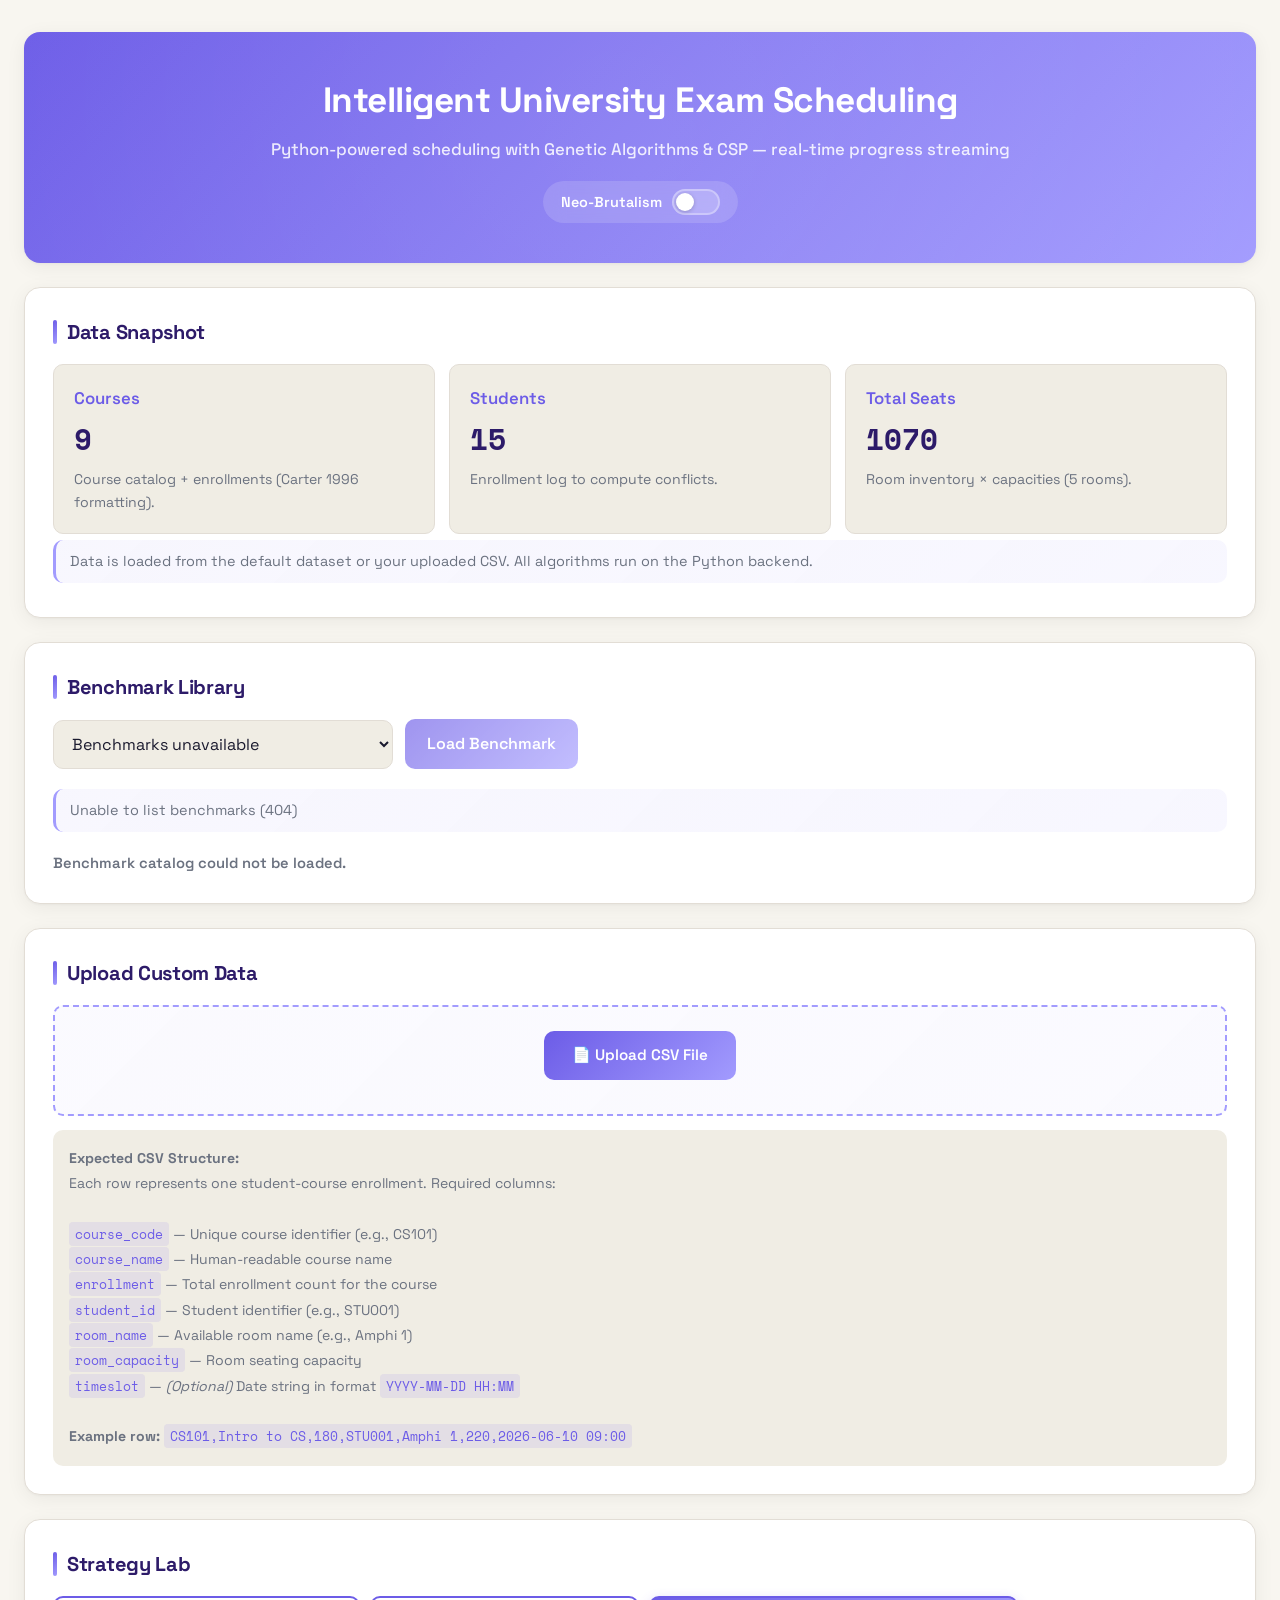
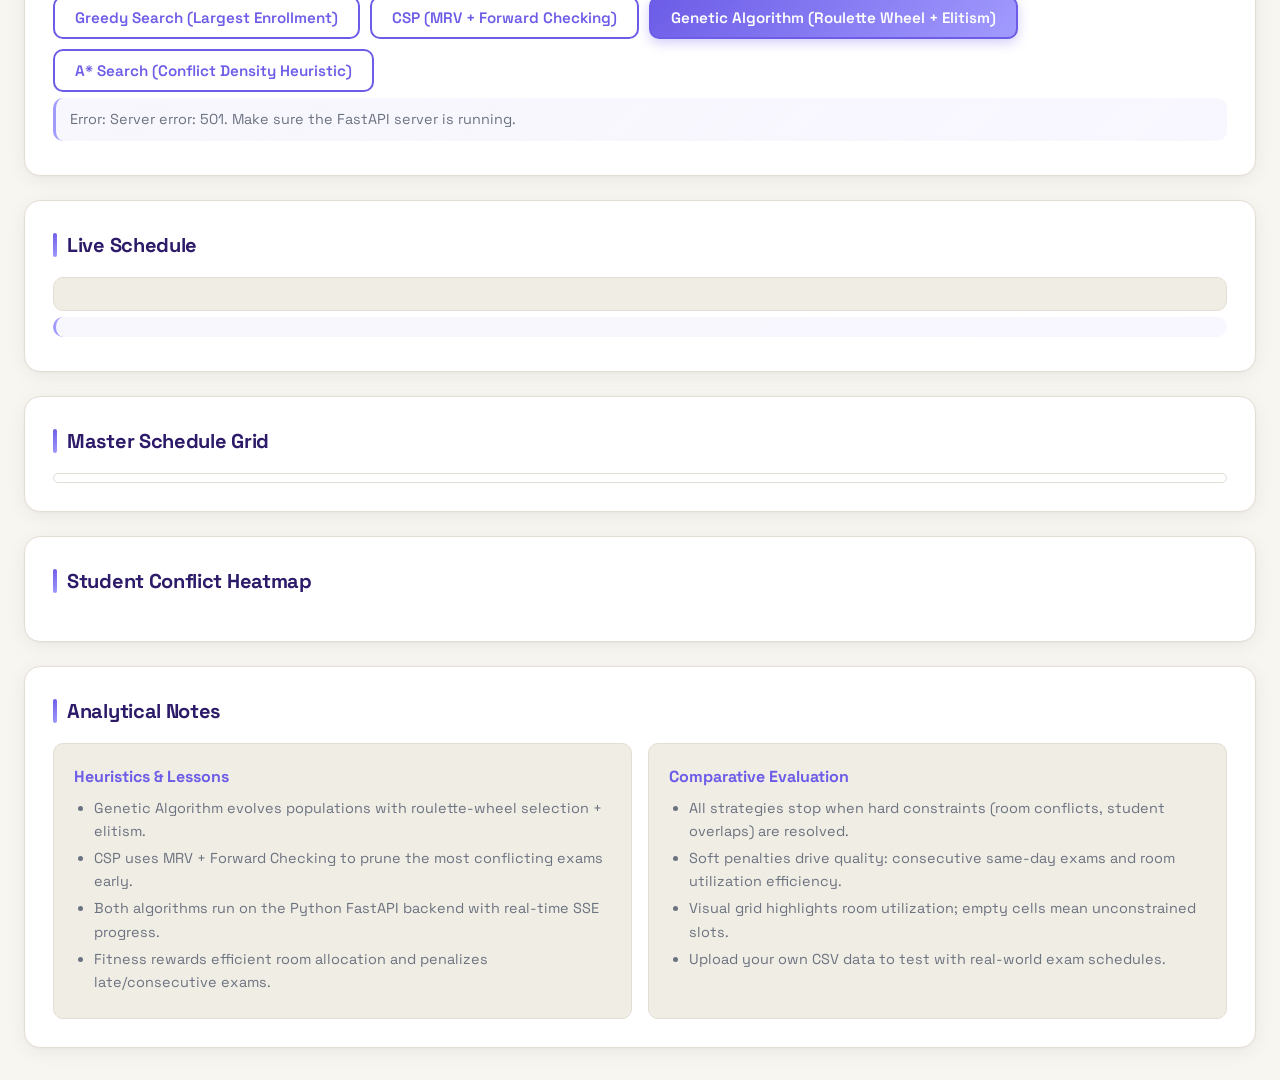
==== commit d5ccd7f2: "algos" ====
--- a/index.html
+++ b/index.html
@@ -8,7 +8,7 @@
   <link rel="preconnect" href="https://fonts.googleapis.com" />
   <link rel="preconnect" href="https://fonts.gstatic.com" crossorigin />
   <link href="https://fonts.googleapis.com/css2?family=Space+Grotesk:wght@400;500;600;700&family=Space+Mono:wght@400;700&display=swap" rel="stylesheet" />
-  <link rel="stylesheet" href="css/styles.css" />
+  <link rel="stylesheet" href="css/styles.css?v=20260504-2" />
   <link rel="stylesheet" href="css/neo-brutalism.css" />
 </head>
 <body>
@@ -30,6 +30,20 @@
       <h2>Data Snapshot</h2>
       <div class="data-grid" id="data-overview"></div>
       <div class="legend">Data is loaded from the default dataset or your uploaded CSV. All algorithms run on the Python backend.</div>
+    </section>
+
+    <section>
+      <h2>Benchmark Library</h2>
+      <div class="benchmark-panel">
+        <div class="benchmark-controls">
+          <select id="benchmark-select" class="benchmark-select">
+            <option value="">Loading benchmarks...</option>
+          </select>
+          <button id="load-benchmark-btn" class="benchmark-btn" type="button">Load Benchmark</button>
+        </div>
+        <div class="legend" id="benchmark-note">Load large datasets from the local benchmark folder and run the recommended solver directly from the website.</div>
+        <div class="benchmark-status" id="benchmark-status"></div>
+      </div>
     </section>
 
     <section>
@@ -111,6 +125,6 @@
     </section>
   </div>
 
-  <script type="module" src="js/app.js"></script>
+  <script type="module" src="js/app.js?v=20260504-2"></script>
 </body>
 </html>
--- a/css/styles.css
+++ b/css/styles.css
@@ -297,6 +297,69 @@
   box-shadow: 0 4px 12px rgba(108, 92, 231, 0.3);
 }
 
+.algo-btn.is-disabled {
+  cursor: not-allowed;
+  background: var(--panel-strong);
+  color: var(--text-muted);
+  border-color: var(--grid-line);
+  box-shadow: none;
+  transform: none;
+}
+
+.benchmark-panel {
+  display: flex;
+  flex-direction: column;
+  gap: 14px;
+}
+
+.benchmark-controls {
+  display: flex;
+  flex-wrap: wrap;
+  gap: 12px;
+  align-items: center;
+}
+
+.benchmark-select {
+  min-width: min(100%, 340px);
+  padding: 12px 14px;
+  border-radius: var(--radius-sm);
+  border: 1px solid var(--grid-line);
+  background: var(--panel-strong);
+  color: var(--text);
+  font: inherit;
+}
+
+.benchmark-btn {
+  border: 0;
+  background: var(--accent-gradient);
+  color: #fff;
+  font: inherit;
+  font-weight: 600;
+  padding: 12px 22px;
+  border-radius: var(--radius-sm);
+  cursor: pointer;
+  transition: var(--transition);
+}
+
+.benchmark-btn:hover {
+  transform: translateY(-2px);
+  box-shadow: 0 6px 20px rgba(108, 92, 231, 0.35);
+}
+
+.benchmark-btn:disabled {
+  cursor: not-allowed;
+  opacity: 0.65;
+  transform: none;
+  box-shadow: none;
+}
+
+.benchmark-status {
+  min-height: 1.4rem;
+  color: var(--text-muted);
+  font-size: 0.92rem;
+  font-weight: 600;
+}
+
 /* ─── CSV Upload ──────────────────────────────────────────────────────── */
 
 .csv-upload-area {
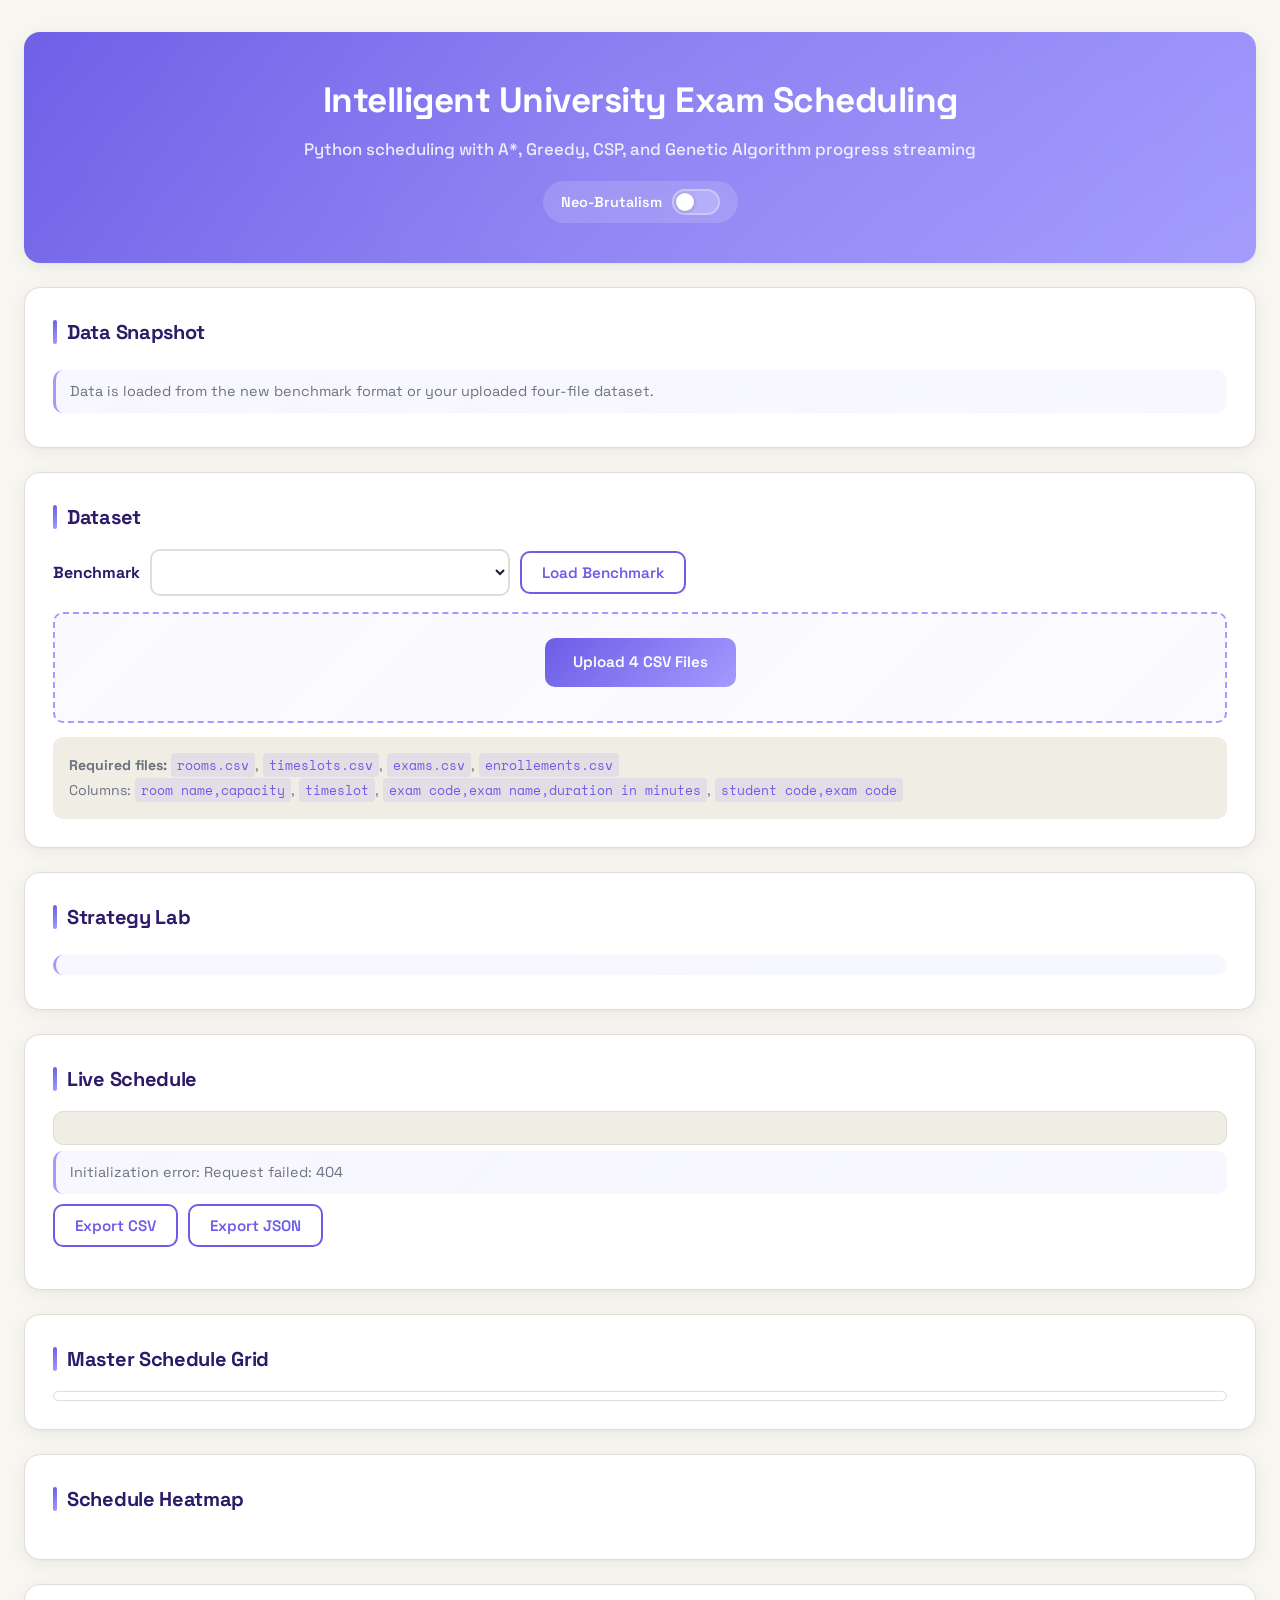
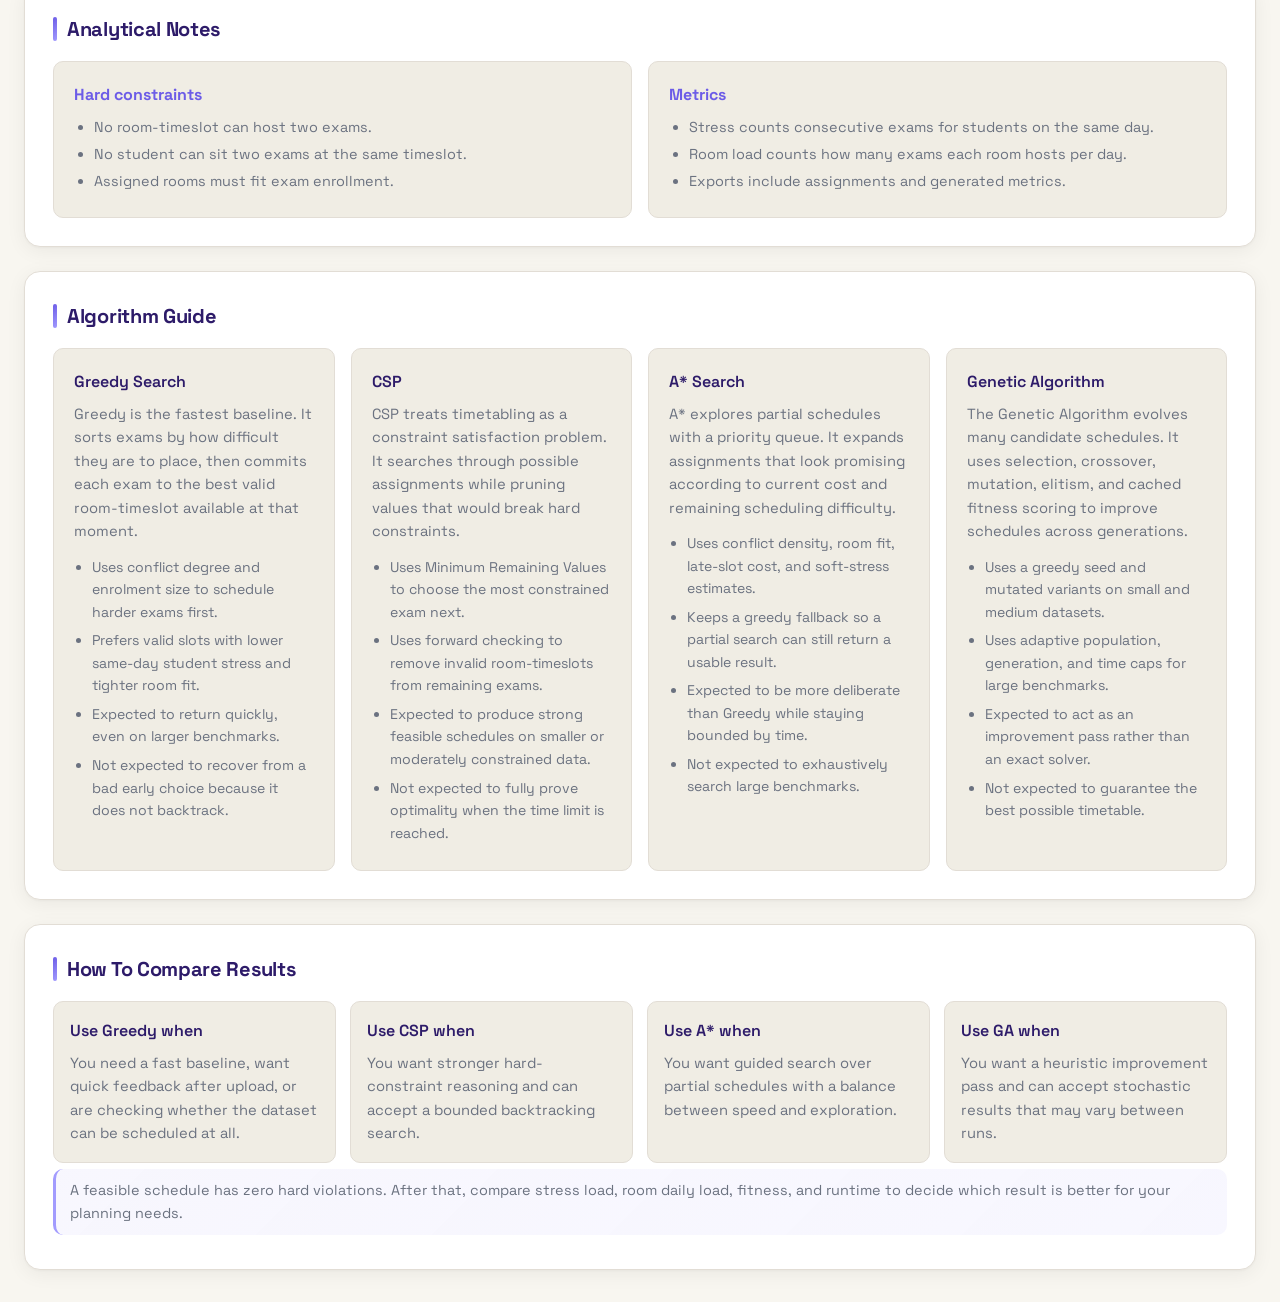
==== commit 07eb35fa: "benchmark cleanup and benchmark setup inside backend + csv upload" ====
--- a/index.html
+++ b/index.html
@@ -3,19 +3,19 @@
 <head>
   <meta charset="UTF-8" />
   <meta name="viewport" content="width=device-width, initial-scale=1" />
-  <meta name="description" content="Intelligent University Exam Scheduling System powered by Genetic Algorithms and Constraint Satisfaction — with real-time progress tracking and CSV upload." />
+  <meta name="description" content="Intelligent University Exam Scheduling System with backend algorithms, benchmark loading, progress tracking, and CSV export." />
   <title>Intelligent University Exam Scheduling System</title>
   <link rel="preconnect" href="https://fonts.googleapis.com" />
   <link rel="preconnect" href="https://fonts.gstatic.com" crossorigin />
   <link href="https://fonts.googleapis.com/css2?family=Space+Grotesk:wght@400;500;600;700&family=Space+Mono:wght@400;700&display=swap" rel="stylesheet" />
-  <link rel="stylesheet" href="css/styles.css?v=20260504-2" />
+  <link rel="stylesheet" href="css/styles.css" />
   <link rel="stylesheet" href="css/neo-brutalism.css" />
 </head>
 <body>
   <div class="page">
     <header>
       <h1>Intelligent University Exam Scheduling</h1>
-      <p>Python-powered scheduling with Genetic Algorithms &amp; CSP — real-time progress streaming</p>
+      <p>Python scheduling with A*, Greedy, CSP, and Genetic Algorithm progress streaming</p>
       <div class="header-controls">
         <div class="theme-toggle" id="theme-toggle" title="Toggle Neo-Brutalism theme">
           <span>Neo-Brutalism</span>
@@ -29,43 +29,29 @@
     <section>
       <h2>Data Snapshot</h2>
       <div class="data-grid" id="data-overview"></div>
-      <div class="legend">Data is loaded from the default dataset or your uploaded CSV. All algorithms run on the Python backend.</div>
+      <div class="legend">Data is loaded from the new benchmark format or your uploaded four-file dataset.</div>
     </section>
 
     <section>
-      <h2>Benchmark Library</h2>
-      <div class="benchmark-panel">
-        <div class="benchmark-controls">
-          <select id="benchmark-select" class="benchmark-select">
-            <option value="">Loading benchmarks...</option>
-          </select>
-          <button id="load-benchmark-btn" class="benchmark-btn" type="button">Load Benchmark</button>
-        </div>
-        <div class="legend" id="benchmark-note">Load large datasets from the local benchmark folder and run the recommended solver directly from the website.</div>
-        <div class="benchmark-status" id="benchmark-status"></div>
+      <h2>Dataset</h2>
+      <div class="dataset-controls">
+        <label for="benchmark-select">Benchmark</label>
+        <select id="benchmark-select"></select>
+        <button class="algo-btn" id="load-benchmark-btn" type="button">Load Benchmark</button>
       </div>
-    </section>
-
-    <section>
-      <h2>Upload Custom Data</h2>
       <div class="csv-upload-area" id="csv-upload-area">
-        <label class="csv-upload-label" for="csv-file-input">
-          📄 Upload CSV File
-        </label>
-        <input type="file" id="csv-file-input" accept=".csv" />
+        <label class="csv-upload-label" for="csv-file-input">Upload 4 CSV Files</label>
+        <input type="file" id="csv-file-input" accept=".csv" multiple />
         <div class="csv-filename" id="csv-filename"></div>
       </div>
       <div class="csv-help">
-        <strong>Expected CSV Structure:</strong><br/>
-        Each row represents one student-course enrollment. Required columns:<br/><br/>
-        <code>course_code</code> — Unique course identifier (e.g., CS101)<br/>
-        <code>course_name</code> — Human-readable course name<br/>
-        <code>enrollment</code> — Total enrollment count for the course<br/>
-        <code>student_id</code> — Student identifier (e.g., STU001)<br/>
-        <code>room_name</code> — Available room name (e.g., Amphi 1)<br/>
-        <code>room_capacity</code> — Room seating capacity<br/>
-        <code>timeslot</code> — <em>(Optional)</em> Date string in format <code>YYYY-MM-DD HH:MM</code><br/><br/>
-        <strong>Example row:</strong> <code>CS101,Intro to CS,180,STU001,Amphi 1,220,2026-06-10 09:00</code>
+        <strong>Required files:</strong>
+        <code>rooms.csv</code>, <code>timeslots.csv</code>, <code>exams.csv</code>, <code>enrollements.csv</code><br/>
+        Columns:
+        <code>room name,capacity</code>,
+        <code>timeslot</code>,
+        <code>exam code,exam name,duration in minutes</code>,
+        <code>student code,exam code</code>
       </div>
     </section>
 
@@ -86,6 +72,10 @@
       <h2>Live Schedule</h2>
       <div id="schedule-results"></div>
       <div class="legend" id="score-note"></div>
+      <div class="export-controls" id="export-controls" hidden>
+        <button class="algo-btn" id="export-csv-btn" type="button">Export CSV</button>
+        <button class="algo-btn" id="export-json-btn" type="button">Export JSON</button>
+      </div>
     </section>
 
     <section>
@@ -96,7 +86,7 @@
     </section>
 
     <section>
-      <h2>Student Conflict Heatmap</h2>
+      <h2>Schedule Heatmap</h2>
       <div id="heatmap" class="heatmap"></div>
     </section>
 
@@ -104,27 +94,99 @@
       <h2>Analytical Notes</h2>
       <div class="notes">
         <div class="note-card">
-          <strong>Heuristics &amp; Lessons</strong>
+          <strong>Hard constraints</strong>
           <ul>
-            <li>Genetic Algorithm evolves populations with roulette-wheel selection + elitism.</li>
-            <li>CSP uses MRV + Forward Checking to prune the most conflicting exams early.</li>
-            <li>Both algorithms run on the Python FastAPI backend with real-time SSE progress.</li>
-            <li>Fitness rewards efficient room allocation and penalizes late/consecutive exams.</li>
+            <li>No room-timeslot can host two exams.</li>
+            <li>No student can sit two exams at the same timeslot.</li>
+            <li>Assigned rooms must fit exam enrollment.</li>
           </ul>
         </div>
         <div class="note-card">
-          <strong>Comparative Evaluation</strong>
+          <strong>Metrics</strong>
           <ul>
-            <li>All strategies stop when hard constraints (room conflicts, student overlaps) are resolved.</li>
-            <li>Soft penalties drive quality: consecutive same-day exams and room utilization efficiency.</li>
-            <li>Visual grid highlights room utilization; empty cells mean unconstrained slots.</li>
-            <li>Upload your own CSV data to test with real-world exam schedules.</li>
+            <li>Stress counts consecutive exams for students on the same day.</li>
+            <li>Room load counts how many exams each room hosts per day.</li>
+            <li>Exports include assignments and generated metrics.</li>
           </ul>
         </div>
       </div>
     </section>
+
+    <section>
+      <h2>Algorithm Guide</h2>
+      <div class="algorithm-guide">
+        <article class="guide-card">
+          <h3>Greedy Search</h3>
+          <p>Greedy is the fastest baseline. It sorts exams by how difficult they are to place, then commits each exam to the best valid room-timeslot available at that moment.</p>
+          <ul>
+            <li>Uses conflict degree and enrolment size to schedule harder exams first.</li>
+            <li>Prefers valid slots with lower same-day student stress and tighter room fit.</li>
+            <li>Expected to return quickly, even on larger benchmarks.</li>
+            <li>Not expected to recover from a bad early choice because it does not backtrack.</li>
+          </ul>
+        </article>
+
+        <article class="guide-card">
+          <h3>CSP</h3>
+          <p>CSP treats timetabling as a constraint satisfaction problem. It searches through possible assignments while pruning values that would break hard constraints.</p>
+          <ul>
+            <li>Uses Minimum Remaining Values to choose the most constrained exam next.</li>
+            <li>Uses forward checking to remove invalid room-timeslots from remaining exams.</li>
+            <li>Expected to produce strong feasible schedules on smaller or moderately constrained data.</li>
+            <li>Not expected to fully prove optimality when the time limit is reached.</li>
+          </ul>
+        </article>
+
+        <article class="guide-card">
+          <h3>A* Search</h3>
+          <p>A* explores partial schedules with a priority queue. It expands assignments that look promising according to current cost and remaining scheduling difficulty.</p>
+          <ul>
+            <li>Uses conflict density, room fit, late-slot cost, and soft-stress estimates.</li>
+            <li>Keeps a greedy fallback so a partial search can still return a usable result.</li>
+            <li>Expected to be more deliberate than Greedy while staying bounded by time.</li>
+            <li>Not expected to exhaustively search large benchmarks.</li>
+          </ul>
+        </article>
+
+        <article class="guide-card">
+          <h3>Genetic Algorithm</h3>
+          <p>The Genetic Algorithm evolves many candidate schedules. It uses selection, crossover, mutation, elitism, and cached fitness scoring to improve schedules across generations.</p>
+          <ul>
+            <li>Uses a greedy seed and mutated variants on small and medium datasets.</li>
+            <li>Uses adaptive population, generation, and time caps for large benchmarks.</li>
+            <li>Expected to act as an improvement pass rather than an exact solver.</li>
+            <li>Not expected to guarantee the best possible timetable.</li>
+          </ul>
+        </article>
+      </div>
+    </section>
+
+    <section>
+      <h2>How To Compare Results</h2>
+      <div class="comparison-grid">
+        <div>
+          <h3>Use Greedy when</h3>
+          <p>You need a fast baseline, want quick feedback after upload, or are checking whether the dataset can be scheduled at all.</p>
+        </div>
+        <div>
+          <h3>Use CSP when</h3>
+          <p>You want stronger hard-constraint reasoning and can accept a bounded backtracking search.</p>
+        </div>
+        <div>
+          <h3>Use A* when</h3>
+          <p>You want guided search over partial schedules with a balance between speed and exploration.</p>
+        </div>
+        <div>
+          <h3>Use GA when</h3>
+          <p>You want a heuristic improvement pass and can accept stochastic results that may vary between runs.</p>
+        </div>
+      </div>
+      <div class="legend">
+        A feasible schedule has zero hard violations. After that, compare stress load, room daily load, fitness, and runtime to decide which result is better for your planning needs.
+      </div>
+    </section>
   </div>
 
-  <script type="module" src="js/app.js?v=20260504-2"></script>
+  <script type="module" src="js/app.js"></script>
 </body>
 </html>
--- a/css/styles.css
+++ b/css/styles.css
@@ -270,6 +270,30 @@
   align-items: center;
 }
 
+.dataset-controls,
+.export-controls {
+  display: flex;
+  flex-wrap: wrap;
+  gap: 10px;
+  align-items: center;
+  margin: 10px 0 14px;
+}
+
+.dataset-controls label {
+  font-weight: 700;
+  color: var(--deep);
+}
+
+.dataset-controls select {
+  min-width: min(100%, 360px);
+  padding: 10px 12px;
+  border: 2px solid var(--grid-line);
+  border-radius: var(--radius-sm);
+  background: var(--panel);
+  color: var(--text);
+  font: inherit;
+}
+
 .algo-btn {
   border: 2px solid var(--accent);
   background: #fff;
@@ -295,69 +319,6 @@
   color: #fff;
   border-color: var(--accent);
   box-shadow: 0 4px 12px rgba(108, 92, 231, 0.3);
-}
-
-.algo-btn.is-disabled {
-  cursor: not-allowed;
-  background: var(--panel-strong);
-  color: var(--text-muted);
-  border-color: var(--grid-line);
-  box-shadow: none;
-  transform: none;
-}
-
-.benchmark-panel {
-  display: flex;
-  flex-direction: column;
-  gap: 14px;
-}
-
-.benchmark-controls {
-  display: flex;
-  flex-wrap: wrap;
-  gap: 12px;
-  align-items: center;
-}
-
-.benchmark-select {
-  min-width: min(100%, 340px);
-  padding: 12px 14px;
-  border-radius: var(--radius-sm);
-  border: 1px solid var(--grid-line);
-  background: var(--panel-strong);
-  color: var(--text);
-  font: inherit;
-}
-
-.benchmark-btn {
-  border: 0;
-  background: var(--accent-gradient);
-  color: #fff;
-  font: inherit;
-  font-weight: 600;
-  padding: 12px 22px;
-  border-radius: var(--radius-sm);
-  cursor: pointer;
-  transition: var(--transition);
-}
-
-.benchmark-btn:hover {
-  transform: translateY(-2px);
-  box-shadow: 0 6px 20px rgba(108, 92, 231, 0.35);
-}
-
-.benchmark-btn:disabled {
-  cursor: not-allowed;
-  opacity: 0.65;
-  transform: none;
-  box-shadow: none;
-}
-
-.benchmark-status {
-  min-height: 1.4rem;
-  color: var(--text-muted);
-  font-size: 0.92rem;
-  font-weight: 600;
 }
 
 /* ─── CSV Upload ──────────────────────────────────────────────────────── */
@@ -634,6 +595,56 @@
   margin-bottom: 4px;
 }
 
+.algorithm-guide {
+  display: grid;
+  grid-template-columns: repeat(auto-fit, minmax(260px, 1fr));
+  gap: 16px;
+}
+
+.guide-card {
+  background: var(--panel-strong);
+  border: 1px solid var(--grid-line);
+  border-radius: var(--radius-sm);
+  padding: 20px;
+}
+
+.guide-card h3,
+.comparison-grid h3 {
+  margin: 0 0 8px;
+  color: var(--deep);
+  font-size: 1rem;
+}
+
+.guide-card p,
+.comparison-grid p {
+  margin: 0;
+  color: var(--text-muted);
+  font-size: 0.92rem;
+}
+
+.guide-card ul {
+  margin: 12px 0 0 18px;
+  color: var(--text-muted);
+  font-size: 0.88rem;
+}
+
+.guide-card li {
+  margin-bottom: 6px;
+}
+
+.comparison-grid {
+  display: grid;
+  grid-template-columns: repeat(auto-fit, minmax(220px, 1fr));
+  gap: 14px;
+}
+
+.comparison-grid > div {
+  background: var(--panel-strong);
+  border: 1px solid var(--grid-line);
+  border-radius: var(--radius-sm);
+  padding: 16px;
+}
+
 ul {
   margin: 4px 0 0 18px;
 }
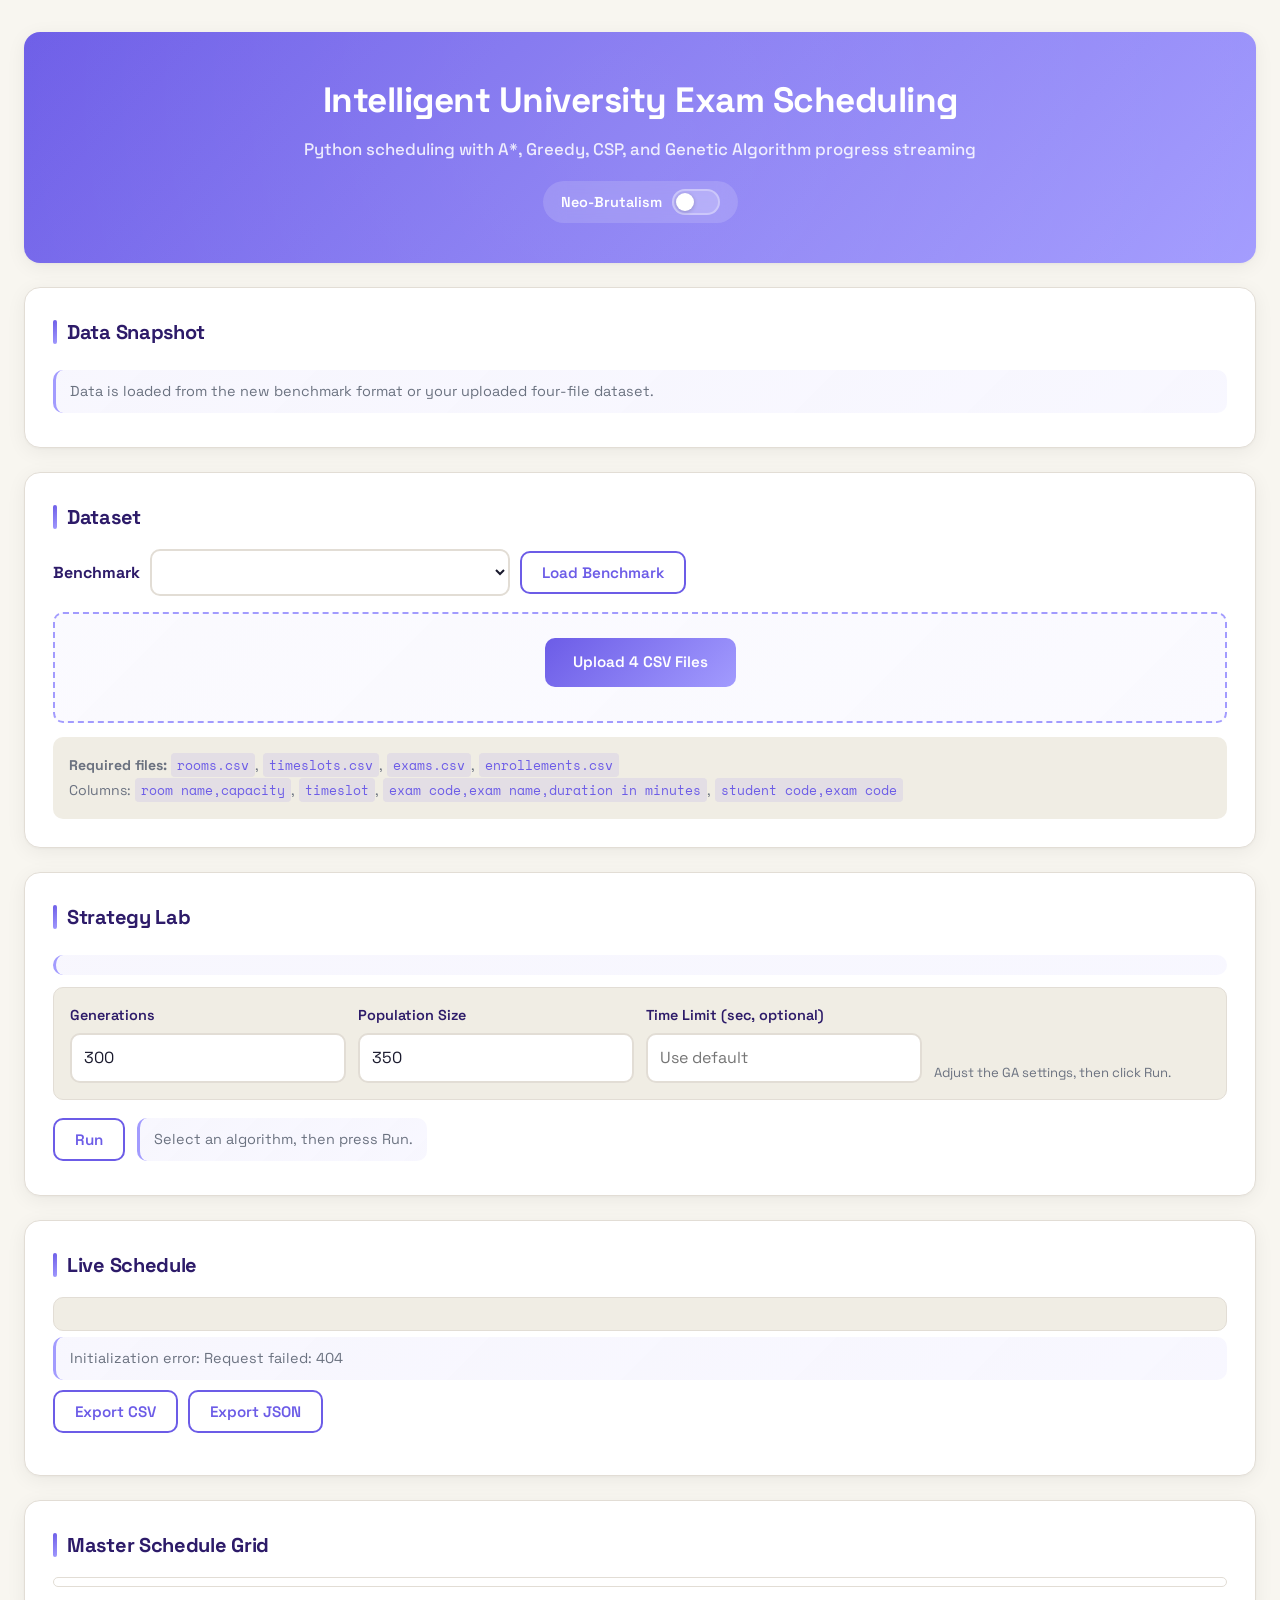
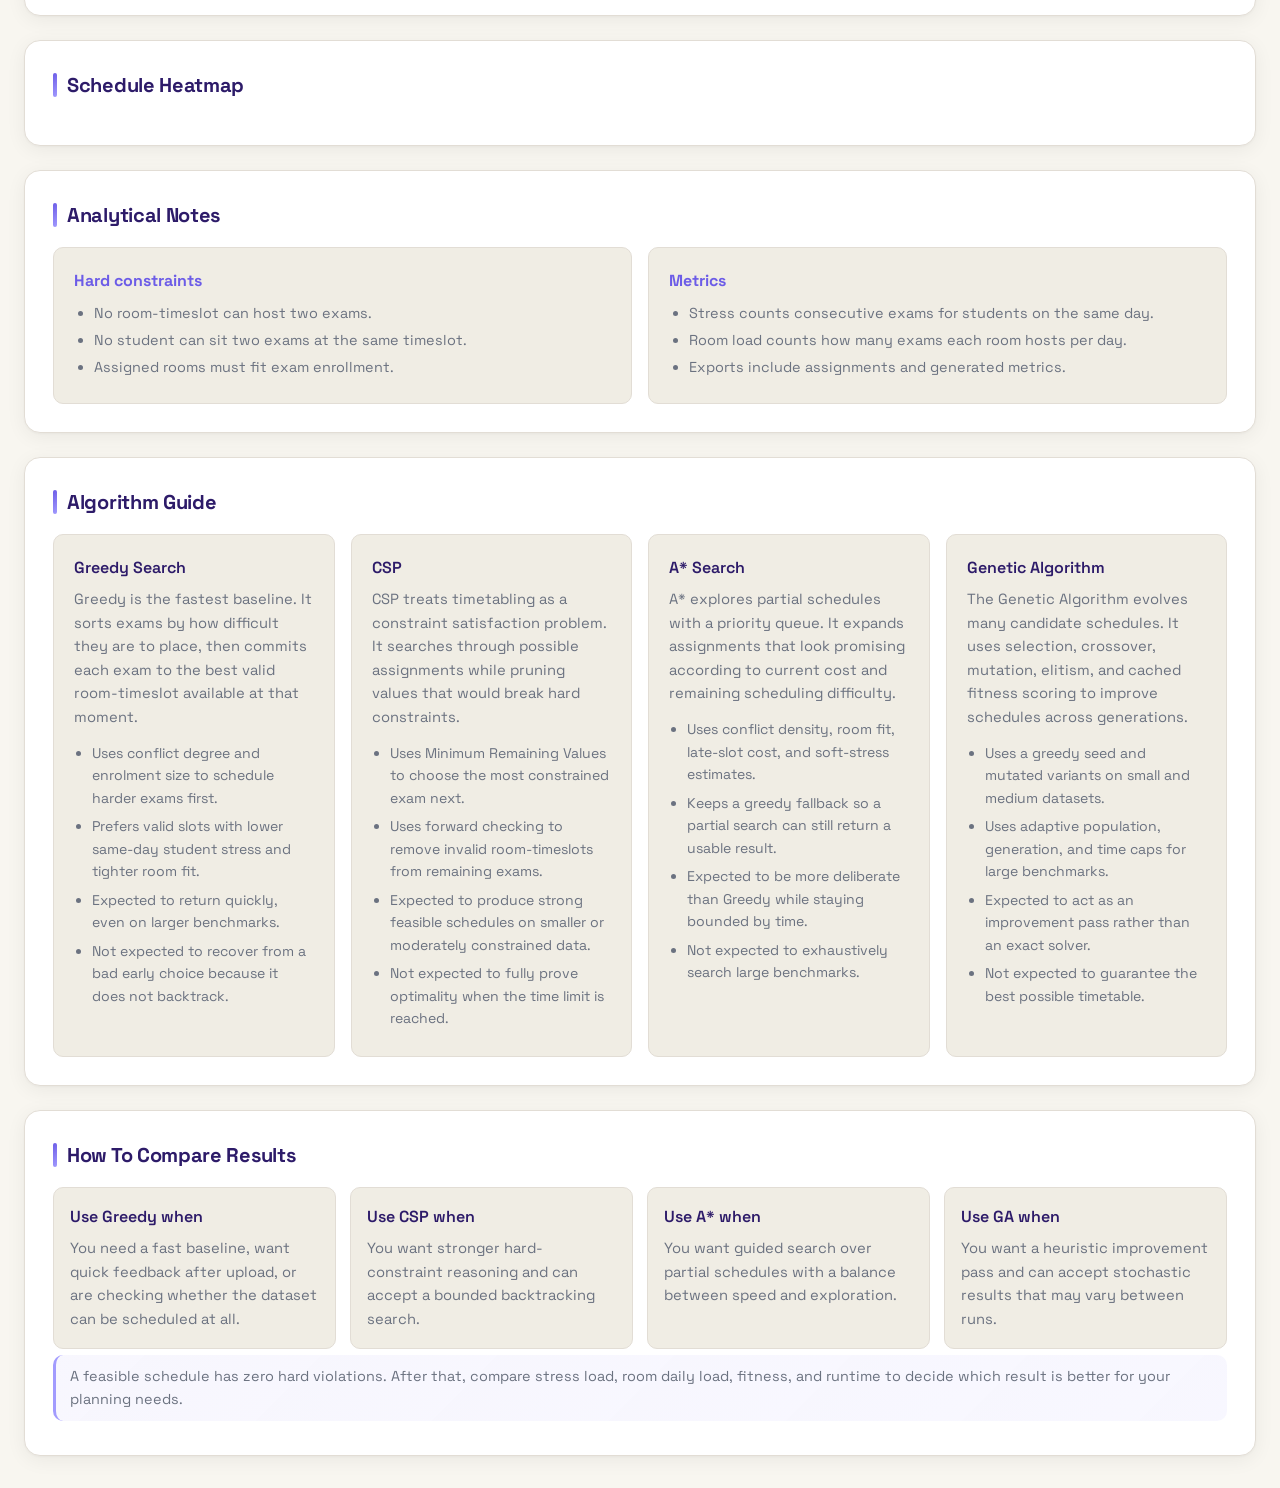
==== commit 47d986ae: "ga fixes for the demo test it further" ====
--- a/index.html
+++ b/index.html
@@ -59,6 +59,25 @@
       <h2>Strategy Lab</h2>
       <div class="controls" id="strategy-controls"></div>
       <div id="algo-note" class="legend"></div>
+      <div class="ga-controls" id="ga-controls" hidden>
+        <div class="ga-field">
+          <label for="ga-generations">Generations</label>
+          <input type="number" id="ga-generations" min="1" step="1" value="300" />
+        </div>
+        <div class="ga-field">
+          <label for="ga-population">Population Size</label>
+          <input type="number" id="ga-population" min="2" step="1" value="350" />
+        </div>
+        <div class="ga-field">
+          <label for="ga-time-limit">Time Limit (sec, optional)</label>
+          <input type="number" id="ga-time-limit" min="1" step="0.5" placeholder="Use default" />
+        </div>
+        <div class="ga-hint">Adjust the GA settings, then click Run.</div>
+      </div>
+      <div class="run-controls">
+        <button class="algo-btn" id="run-algo-btn" type="button">Run</button>
+        <span class="legend" id="run-hint">Select an algorithm, then press Run.</span>
+      </div>
       <div id="progress-container" style="display: none;">
         <div class="progress-label">Computing Schedule...</div>
         <div class="progress-track">
--- a/css/styles.css
+++ b/css/styles.css
@@ -321,6 +321,52 @@
   box-shadow: 0 4px 12px rgba(108, 92, 231, 0.3);
 }
 
+.ga-controls {
+  margin-top: 12px;
+  padding: 16px;
+  border: 1px solid var(--grid-line);
+  border-radius: var(--radius-sm);
+  background: var(--panel-strong);
+  display: grid;
+  grid-template-columns: repeat(auto-fit, minmax(180px, 1fr));
+  gap: 12px;
+  align-items: end;
+}
+
+.ga-field {
+  display: flex;
+  flex-direction: column;
+  gap: 6px;
+}
+
+.ga-field label {
+  font-weight: 600;
+  color: var(--deep);
+  font-size: 0.9rem;
+}
+
+.ga-field input {
+  padding: 10px 12px;
+  border: 2px solid var(--grid-line);
+  border-radius: var(--radius-sm);
+  background: var(--panel);
+  font: inherit;
+  color: var(--text);
+}
+
+.ga-hint {
+  font-size: 0.82rem;
+  color: var(--text-muted);
+}
+
+.run-controls {
+  display: flex;
+  flex-wrap: wrap;
+  gap: 12px;
+  align-items: center;
+  margin-top: 12px;
+}
+
 /* ─── CSV Upload ──────────────────────────────────────────────────────── */
 
 .csv-upload-area {
--- a/css/neo-brutalism.css
+++ b/css/neo-brutalism.css
@@ -185,6 +185,23 @@
   border-color: #111;
 }
 
+[data-theme="neo-brutalism"] .ga-controls {
+  border: var(--nb-border);
+  box-shadow: 3px 3px 0 #111;
+  background: #fffde7;
+}
+
+[data-theme="neo-brutalism"] .ga-field input {
+  border: var(--nb-border);
+  box-shadow: 2px 2px 0 #111;
+  background: #fff;
+}
+
+[data-theme="neo-brutalism"] .ga-hint {
+  color: #333;
+  font-weight: 600;
+}
+
 /* ─── CSV Upload ──────────────────────────────────────────────────────── */
 
 [data-theme="neo-brutalism"] .csv-upload-area {
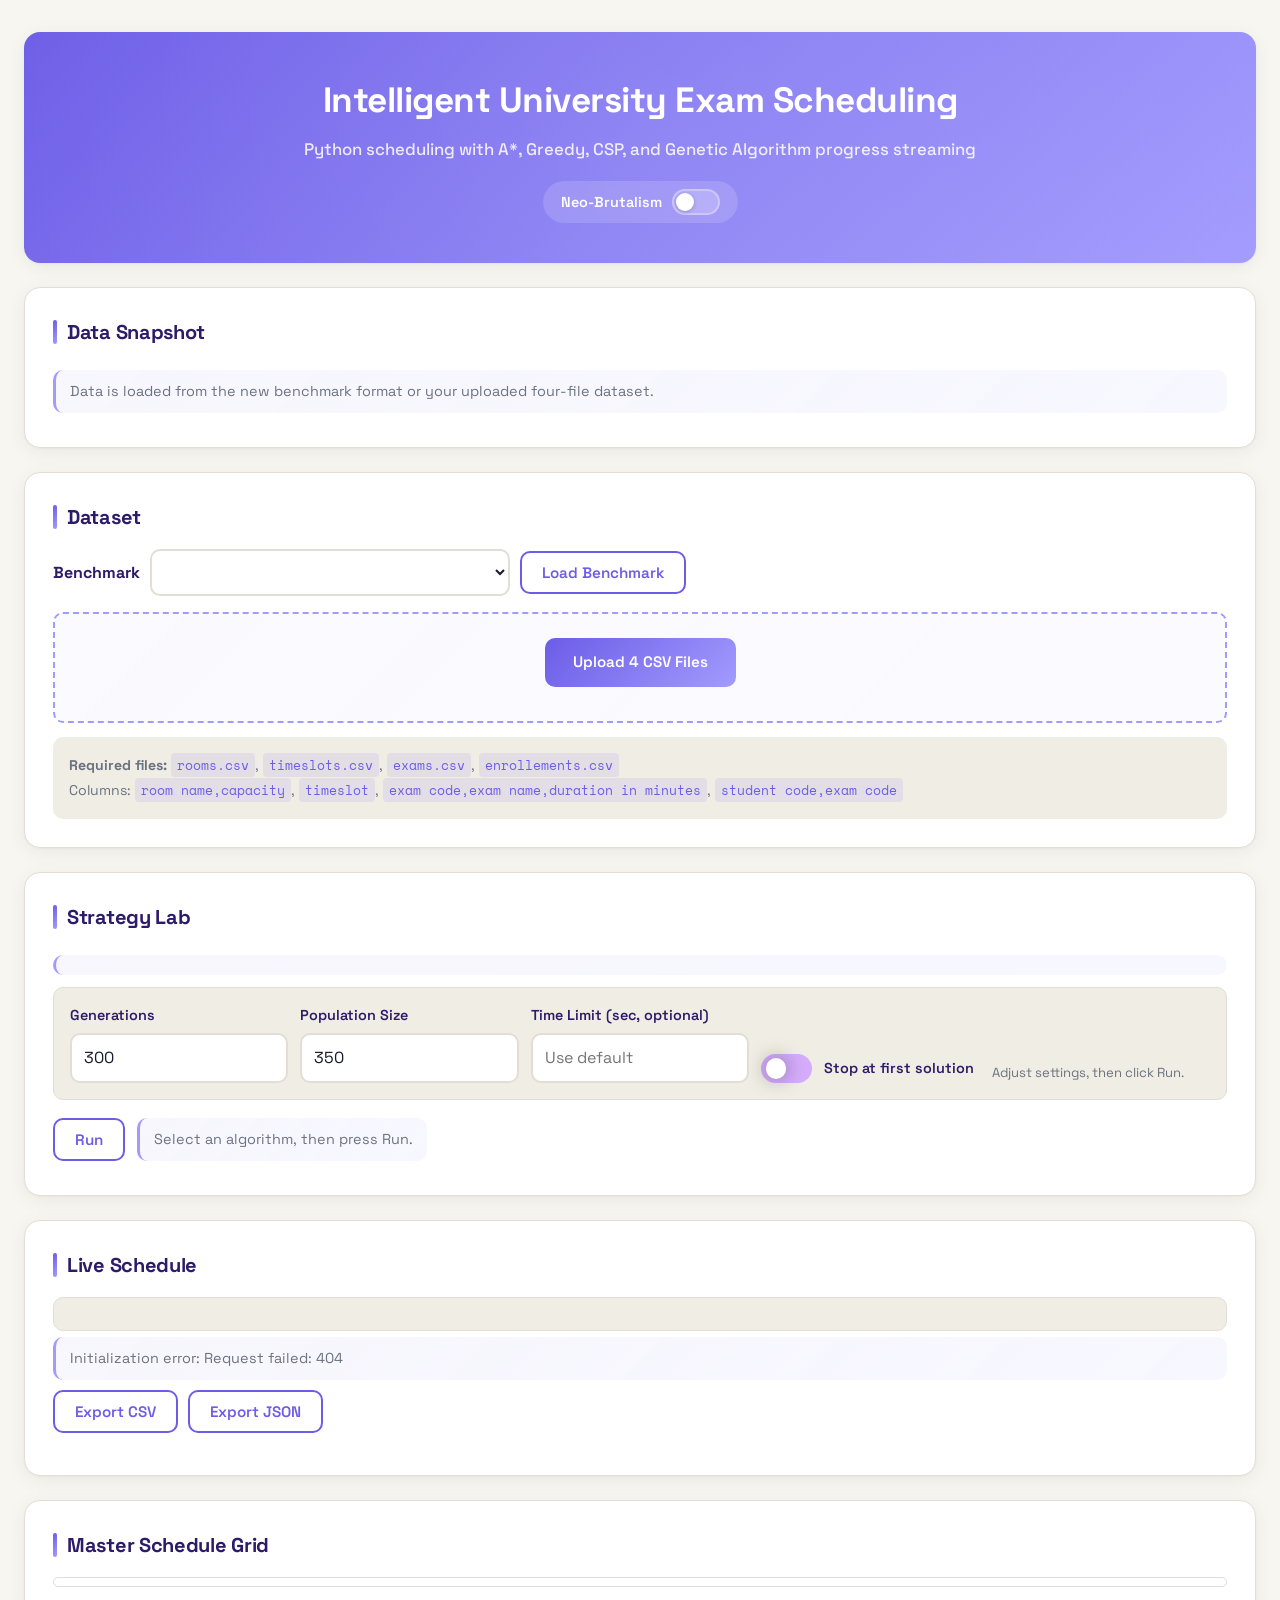
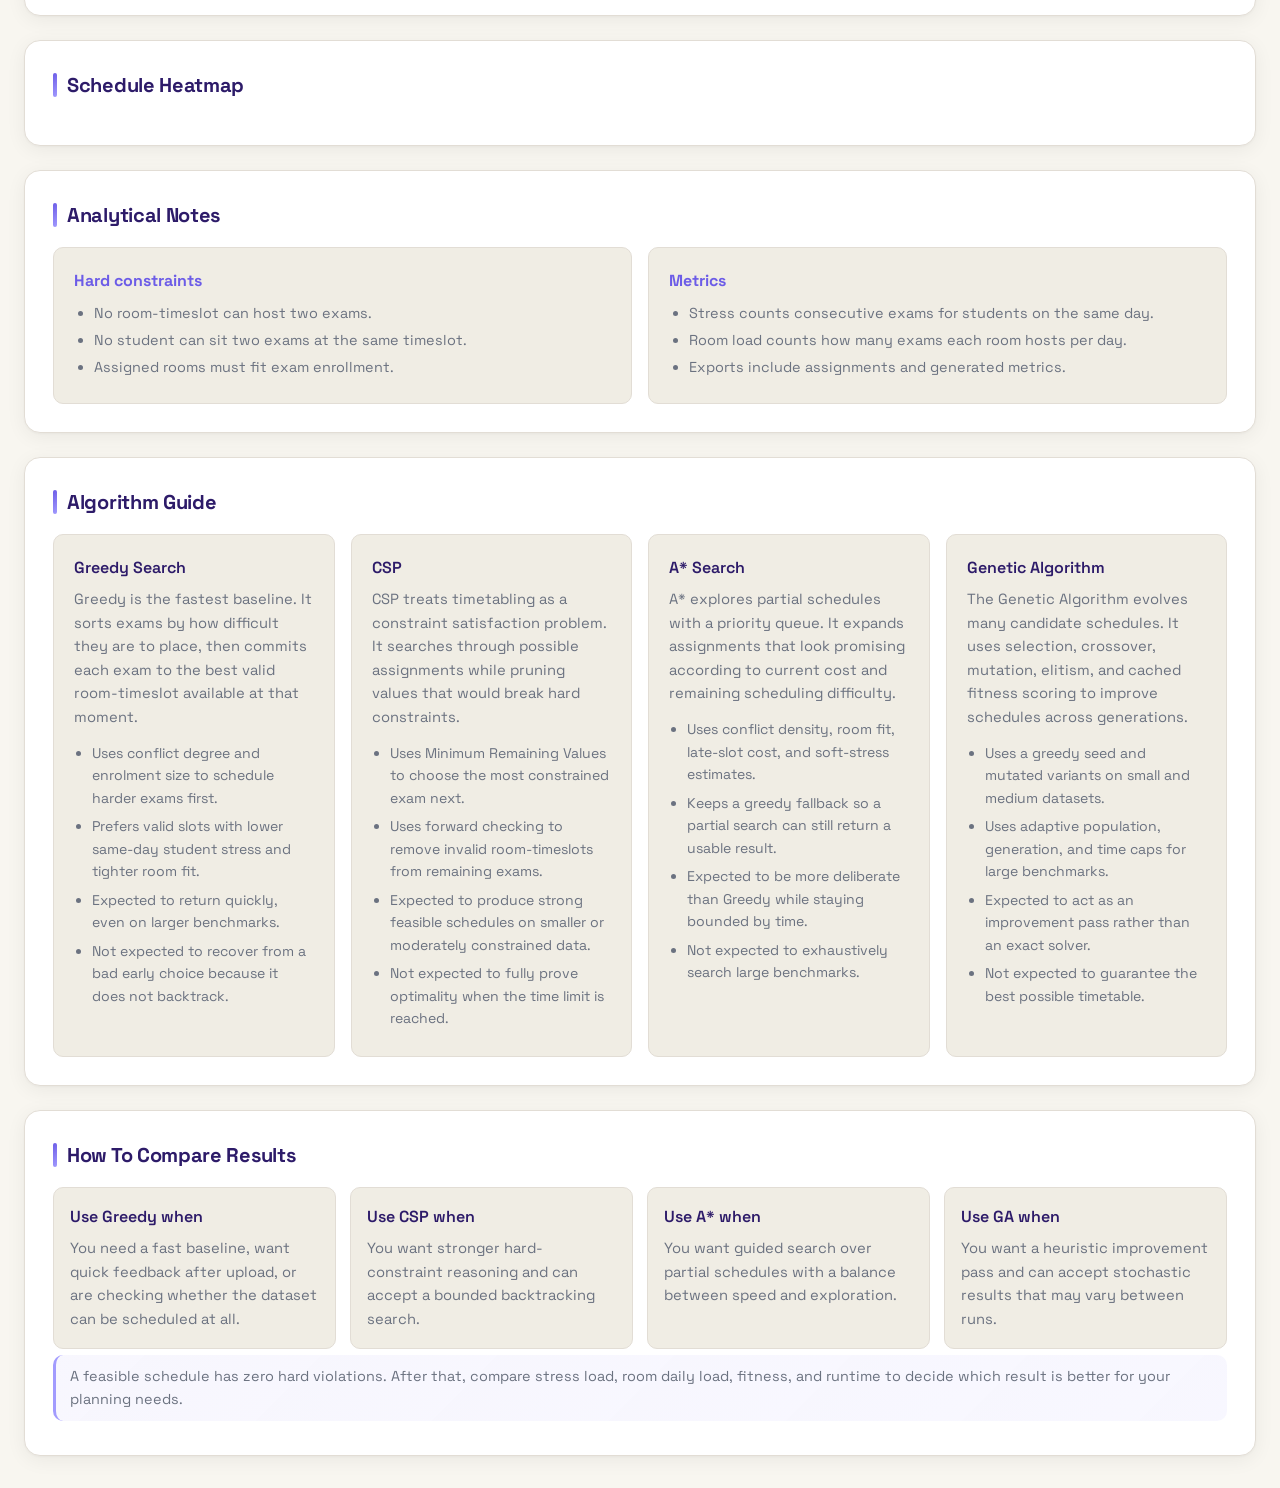
==== commit f9bbb5eb: "fix server demo code for csp and some front , testing csp from demo website" ====
--- a/index.html
+++ b/index.html
@@ -59,20 +59,27 @@
       <h2>Strategy Lab</h2>
       <div class="controls" id="strategy-controls"></div>
       <div id="algo-note" class="legend"></div>
-      <div class="ga-controls" id="ga-controls" hidden>
-        <div class="ga-field">
+      <div class="ga-controls" id="algo-settings" hidden>
+        <div class="ga-field" id="field-generations">
           <label for="ga-generations">Generations</label>
           <input type="number" id="ga-generations" min="1" step="1" value="300" />
         </div>
-        <div class="ga-field">
+        <div class="ga-field" id="field-population">
           <label for="ga-population">Population Size</label>
           <input type="number" id="ga-population" min="2" step="1" value="350" />
         </div>
-        <div class="ga-field">
-          <label for="ga-time-limit">Time Limit (sec, optional)</label>
-          <input type="number" id="ga-time-limit" min="1" step="0.5" placeholder="Use default" />
-        </div>
-        <div class="ga-hint">Adjust the GA settings, then click Run.</div>
+        <div class="ga-field" id="field-time-limit">
+          <label for="algo-time-limit">Time Limit (sec, optional)</label>
+          <input type="number" id="algo-time-limit" min="1" step="0.5" placeholder="Use default" />
+        </div>
+        <div class="ga-field" id="field-first-find" style="flex-direction: row; align-items: center; justify-content: flex-start; gap: 12px;">
+          <label class="switch">
+            <input type="checkbox" id="csp-first-find" />
+            <span class="slider"></span>
+          </label>
+          <label for="csp-first-find" style="margin-bottom: 0; cursor: pointer;">Stop at first solution</label>
+        </div>
+        <div class="ga-hint" id="algo-hint">Adjust settings, then click Run.</div>
       </div>
       <div class="run-controls">
         <button class="algo-btn" id="run-algo-btn" type="button">Run</button>
@@ -206,6 +213,6 @@
     </section>
   </div>
 
-  <script type="module" src="js/app.js"></script>
+  <script type="module" src="js/app.js?v=2"></script>
 </body>
 </html>
--- a/css/styles.css
+++ b/css/styles.css
@@ -566,6 +566,8 @@
 #master-grid td:first-child {
   text-align: left;
   font-weight: 600;
+  min-width: 200px;
+  white-space: nowrap;
 }
 
 #master-grid td {
@@ -695,6 +697,60 @@
   margin: 4px 0 0 18px;
 }
 
+/* ─── Switch Toggle ─────────────────────────────────────────────────────── */
+.switch {
+  font-size: 17px;
+  position: relative;
+  display: inline-block;
+  width: 3.5em;
+  height: 2em;
+}
+
+/* Hide default HTML checkbox */
+.switch input {
+  opacity: 0;
+  width: 0;
+  height: 0;
+}
+
+/* The slider */
+.slider {
+  position: absolute;
+  cursor: pointer;
+  inset: 0;
+  background: #d4acfb;
+  border-radius: 50px;
+  transition: all 0.4s cubic-bezier(0.23, 1, 0.320, 1);
+}
+
+.slider:before {
+  position: absolute;
+  content: "";
+  height: 1.4em;
+  width: 1.4em;
+  left: 0.3em;
+  bottom: 0.3em;
+  background-color: white;
+  border-radius: 50px;
+  box-shadow: 0 0px 20px rgba(0,0,0,0.4);
+  transition: all 0.4s cubic-bezier(0.175, 0.885, 0.32, 1.275);
+}
+
+.switch input:checked + .slider {
+  background: var(--accent);
+}
+
+.switch input:focus + .slider {
+  box-shadow: 0 0 1px var(--accent);
+}
+
+.switch input:checked + .slider:before {
+  transform: translateX(1.6em);
+  width: 2em;
+  height: 2em;
+  bottom: 0;
+}
+
 /* ─── Responsive ──────────────────────────────────────────────────────── */
 
 @media (max-width: 720px) {
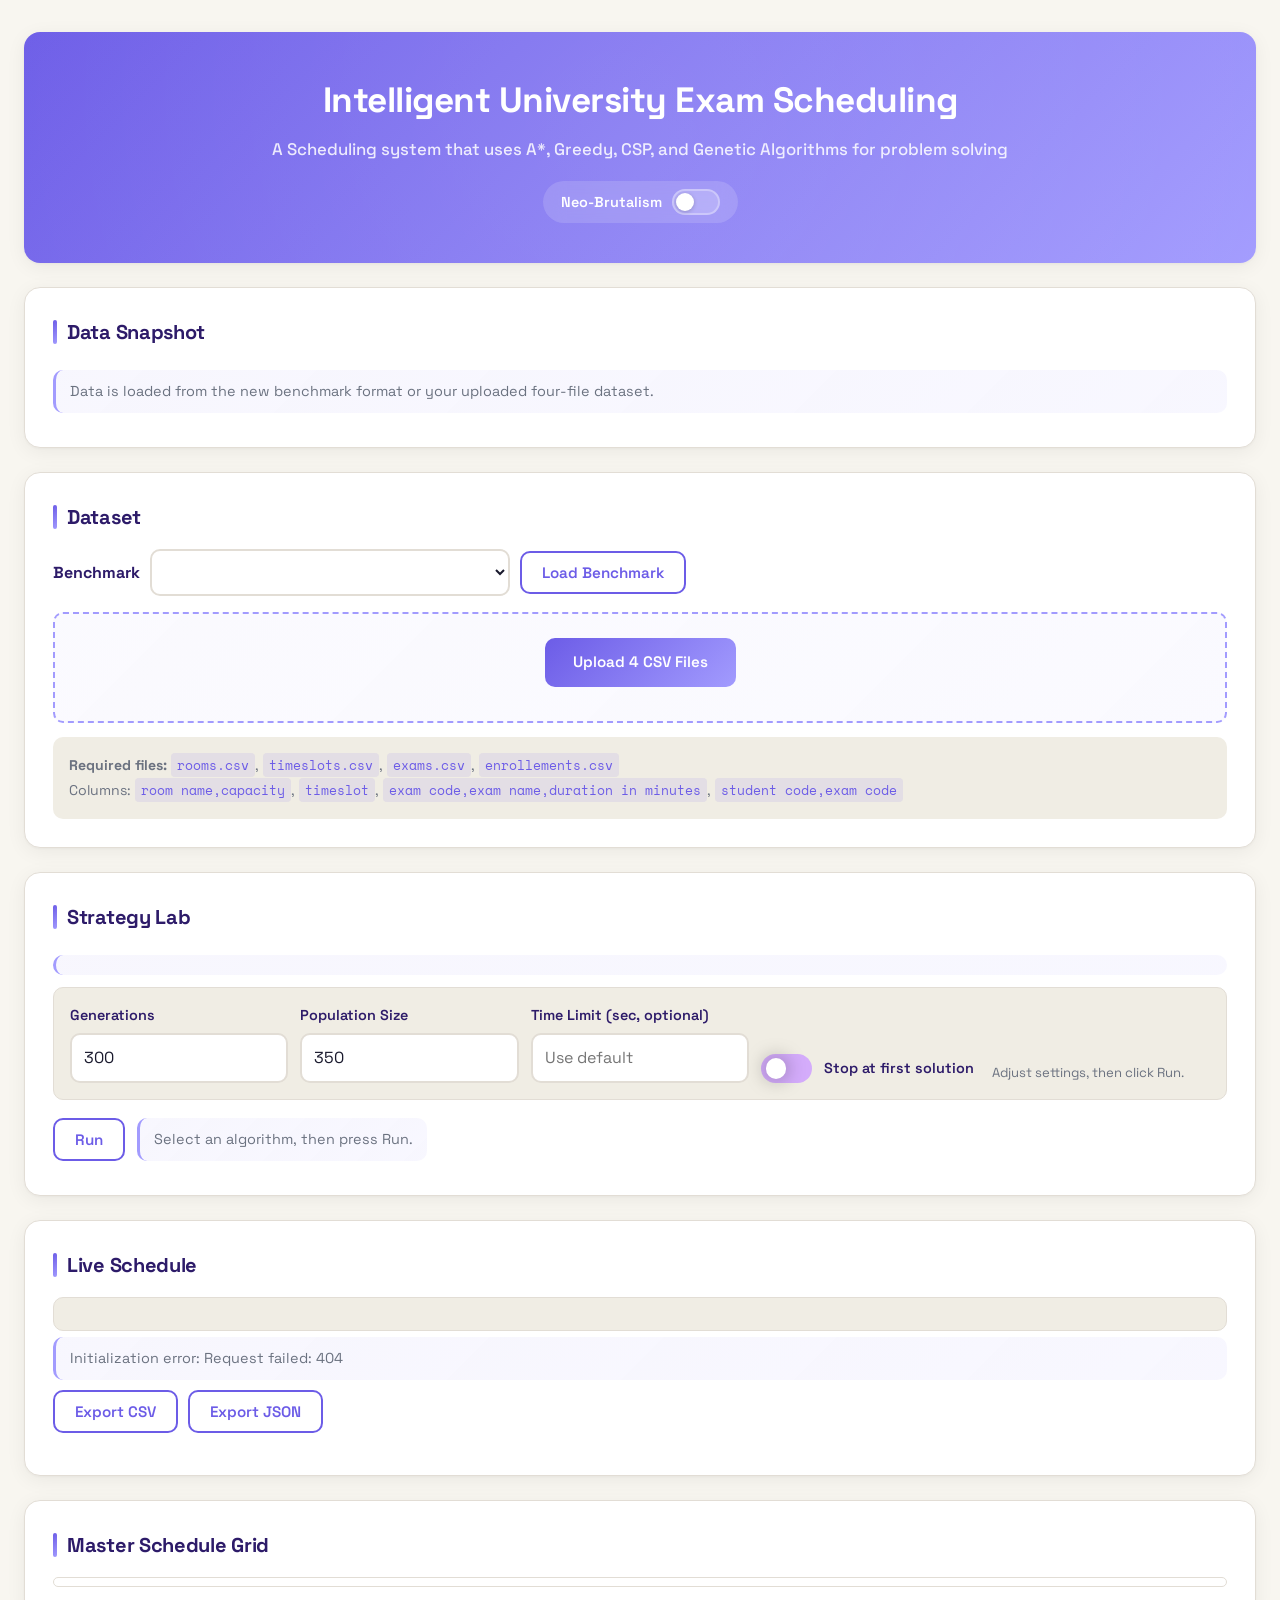
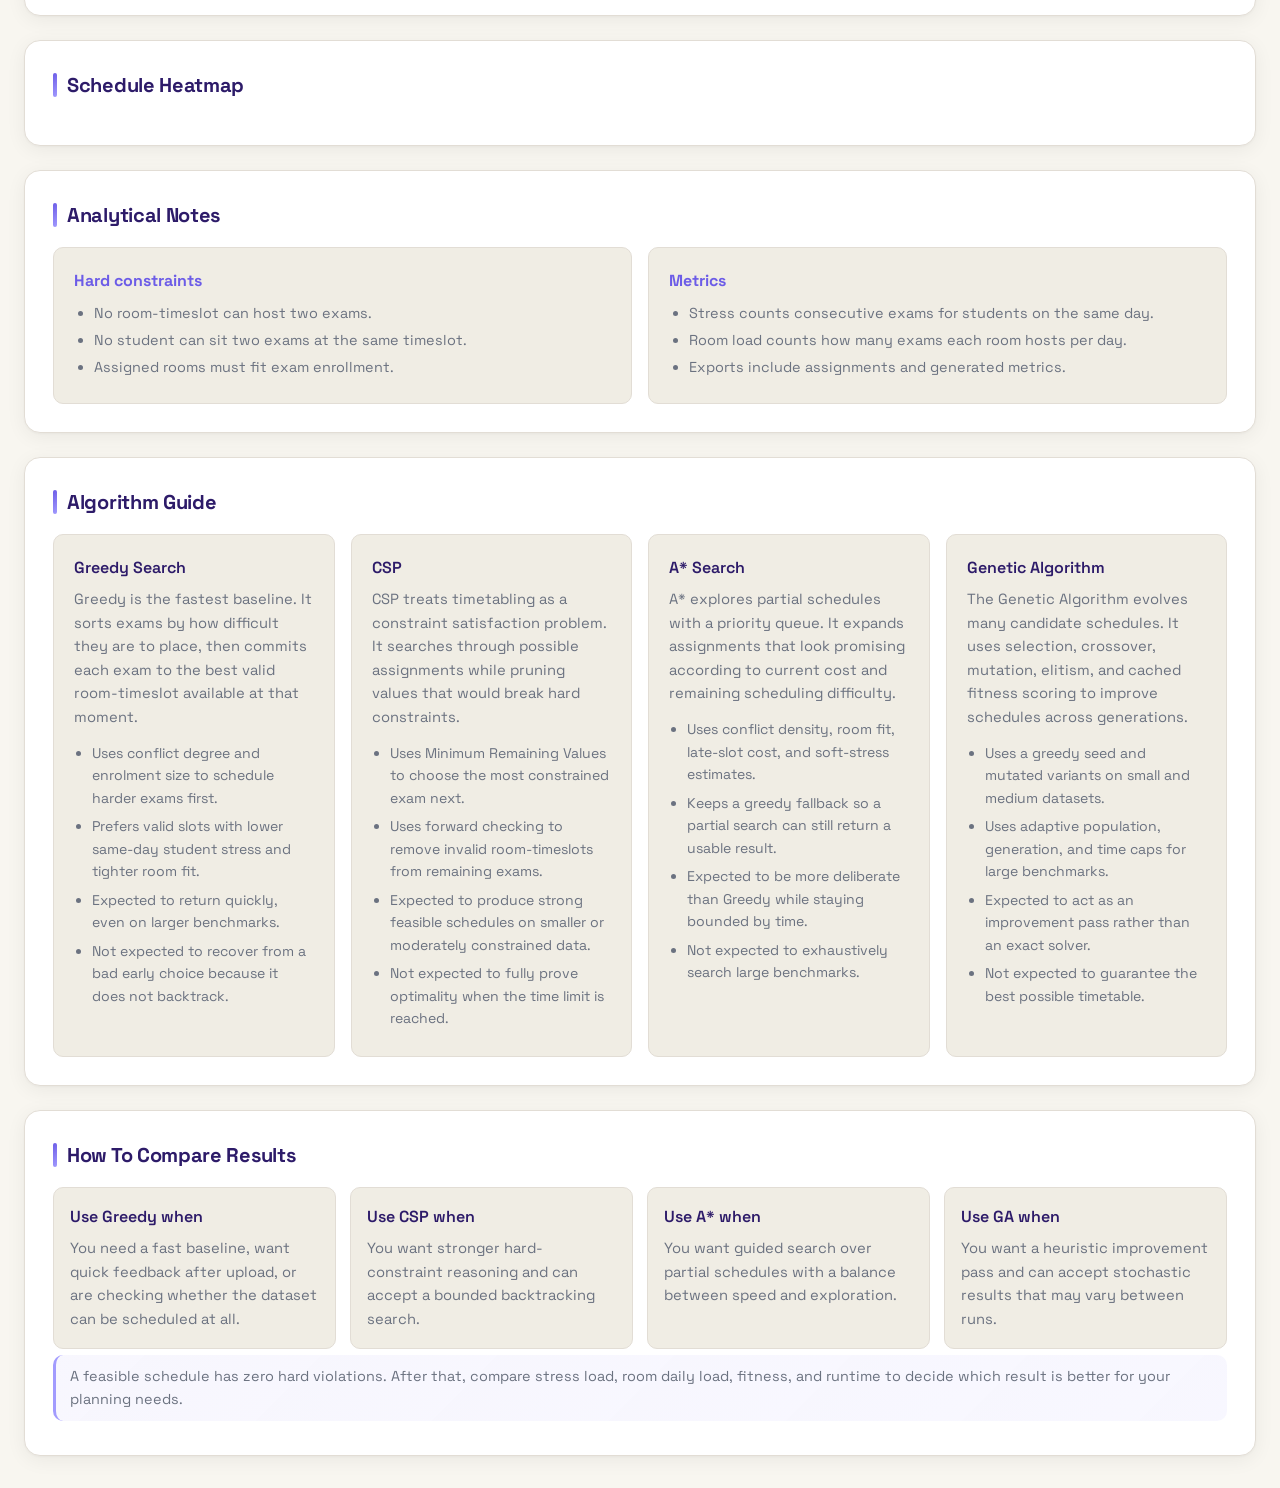
==== commit b395550e: "added the modified csp and ga" ====
--- a/index.html
+++ b/index.html
@@ -15,7 +15,7 @@
   <div class="page">
     <header>
       <h1>Intelligent University Exam Scheduling</h1>
-      <p>Python scheduling with A*, Greedy, CSP, and Genetic Algorithm progress streaming</p>
+      <p>A Scheduling system that uses A*, Greedy, CSP, and Genetic Algorithms for problem solving</p>
       <div class="header-controls">
         <div class="theme-toggle" id="theme-toggle" title="Toggle Neo-Brutalism theme">
           <span>Neo-Brutalism</span>
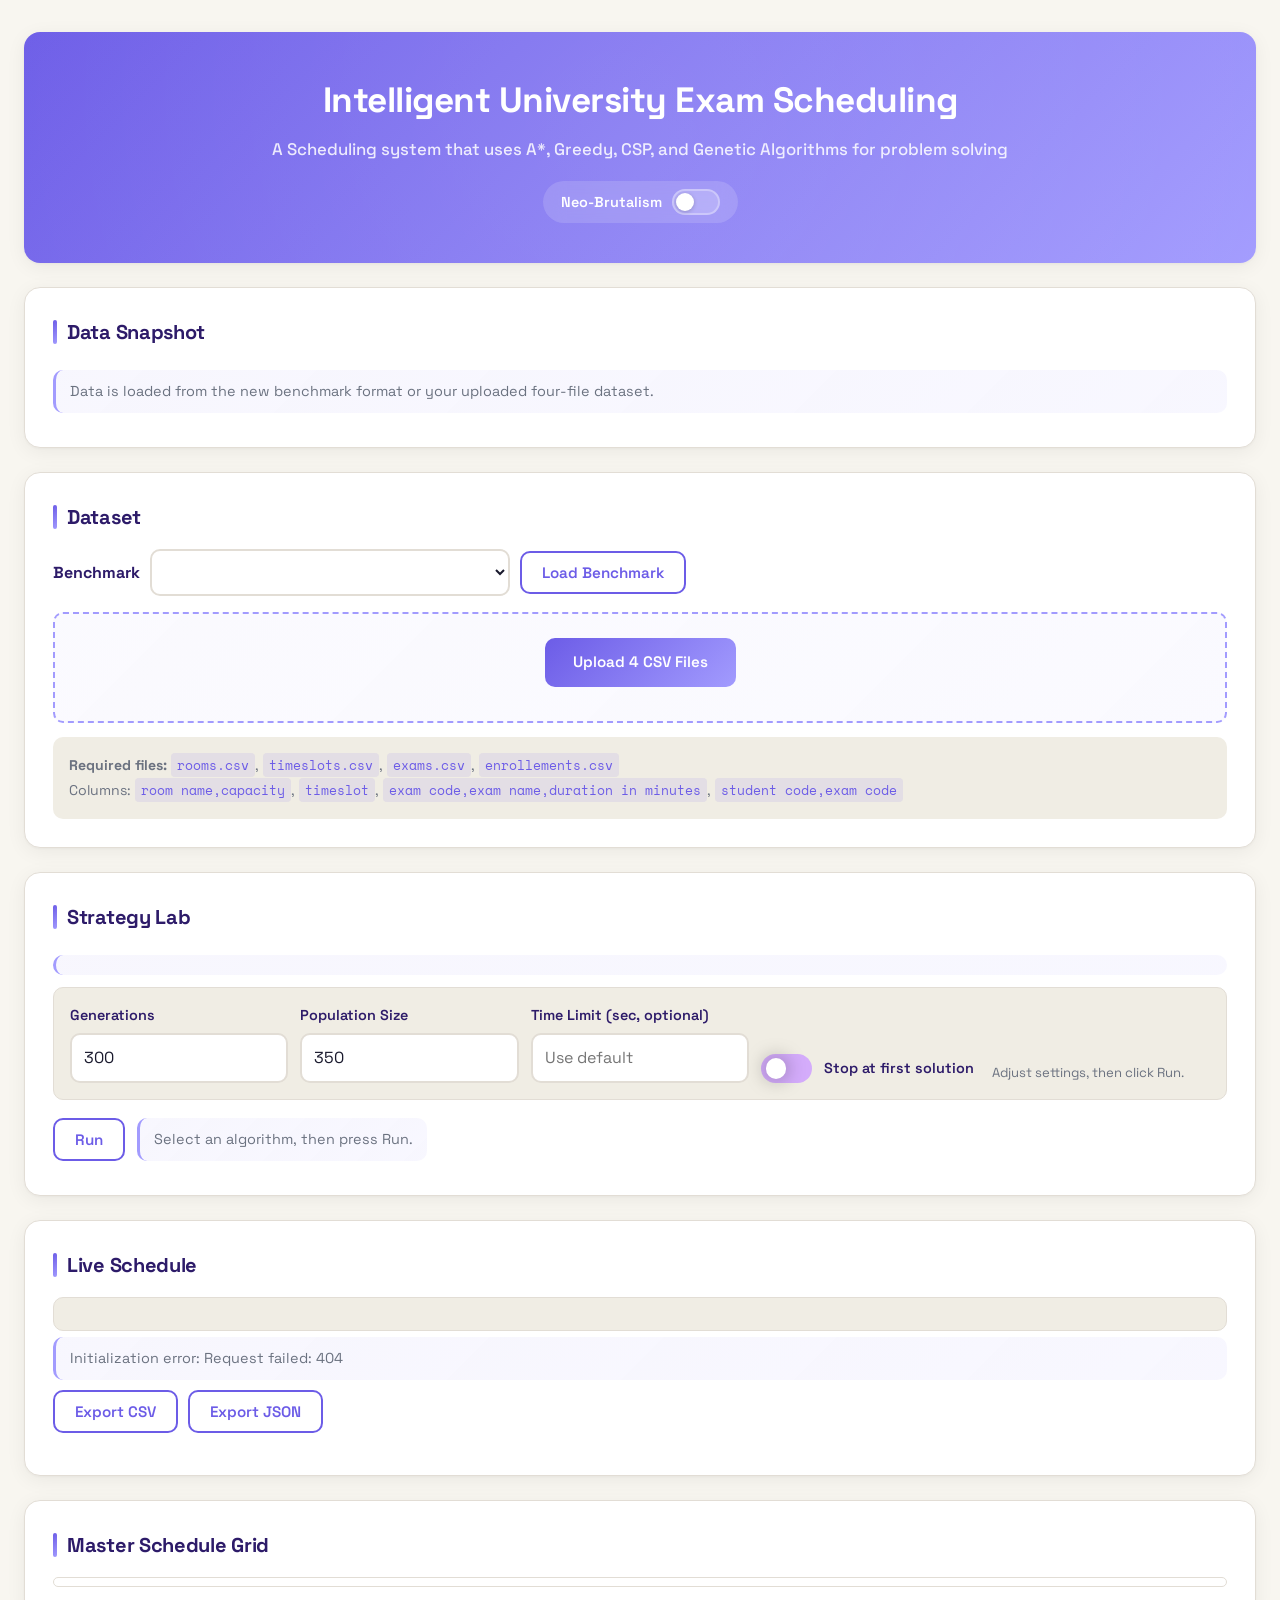
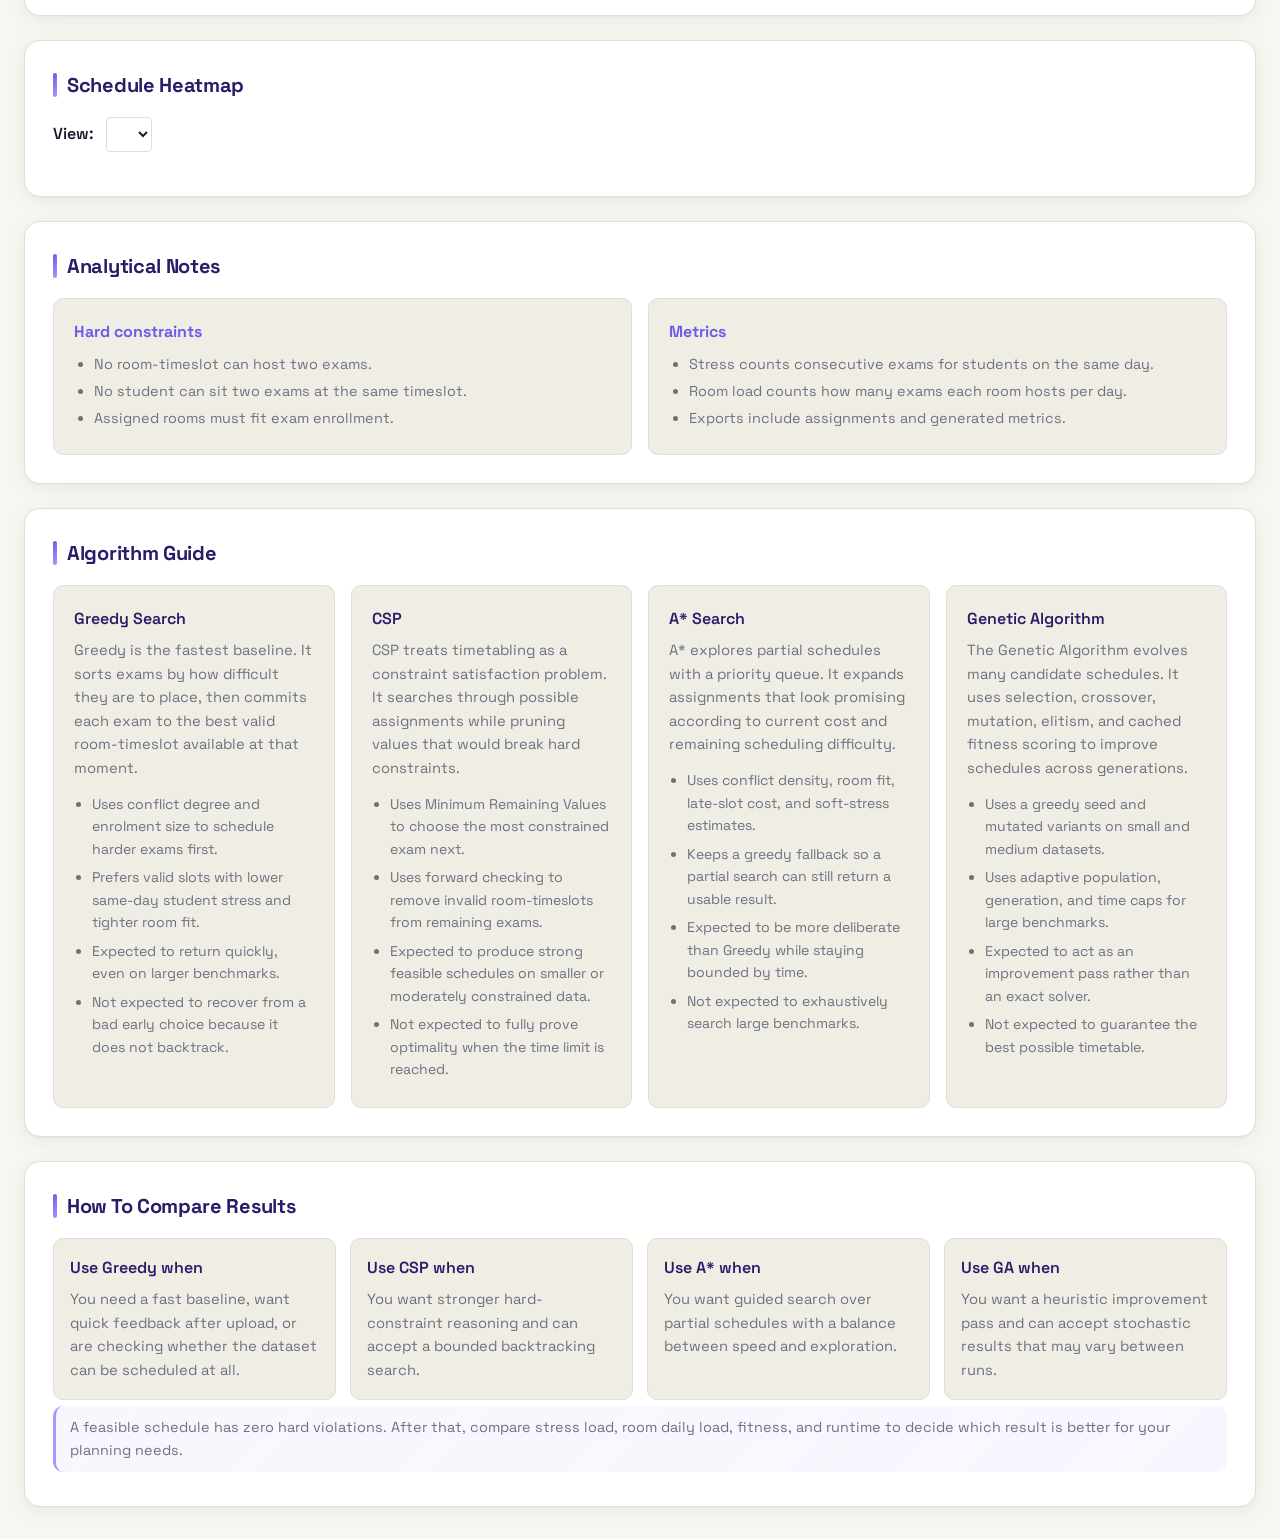
==== commit c6f88135: "added 3 heatmap variants" ====
--- a/index.html
+++ b/index.html
@@ -113,6 +113,10 @@
 
     <section>
       <h2>Schedule Heatmap</h2>
+      <div class="heatmap-controls" style="margin-bottom: 16px;">
+        <label for="heatmap-selector" style="margin-right: 8px; font-weight: 600;">View:</label>
+        <select id="heatmap-selector" style="padding: 8px 12px; border-radius: 4px; border: 1px solid var(--grid-line); background: var(--panel); color: var(--text); cursor: pointer;"></select>
+      </div>
       <div id="heatmap" class="heatmap"></div>
     </section>
 
